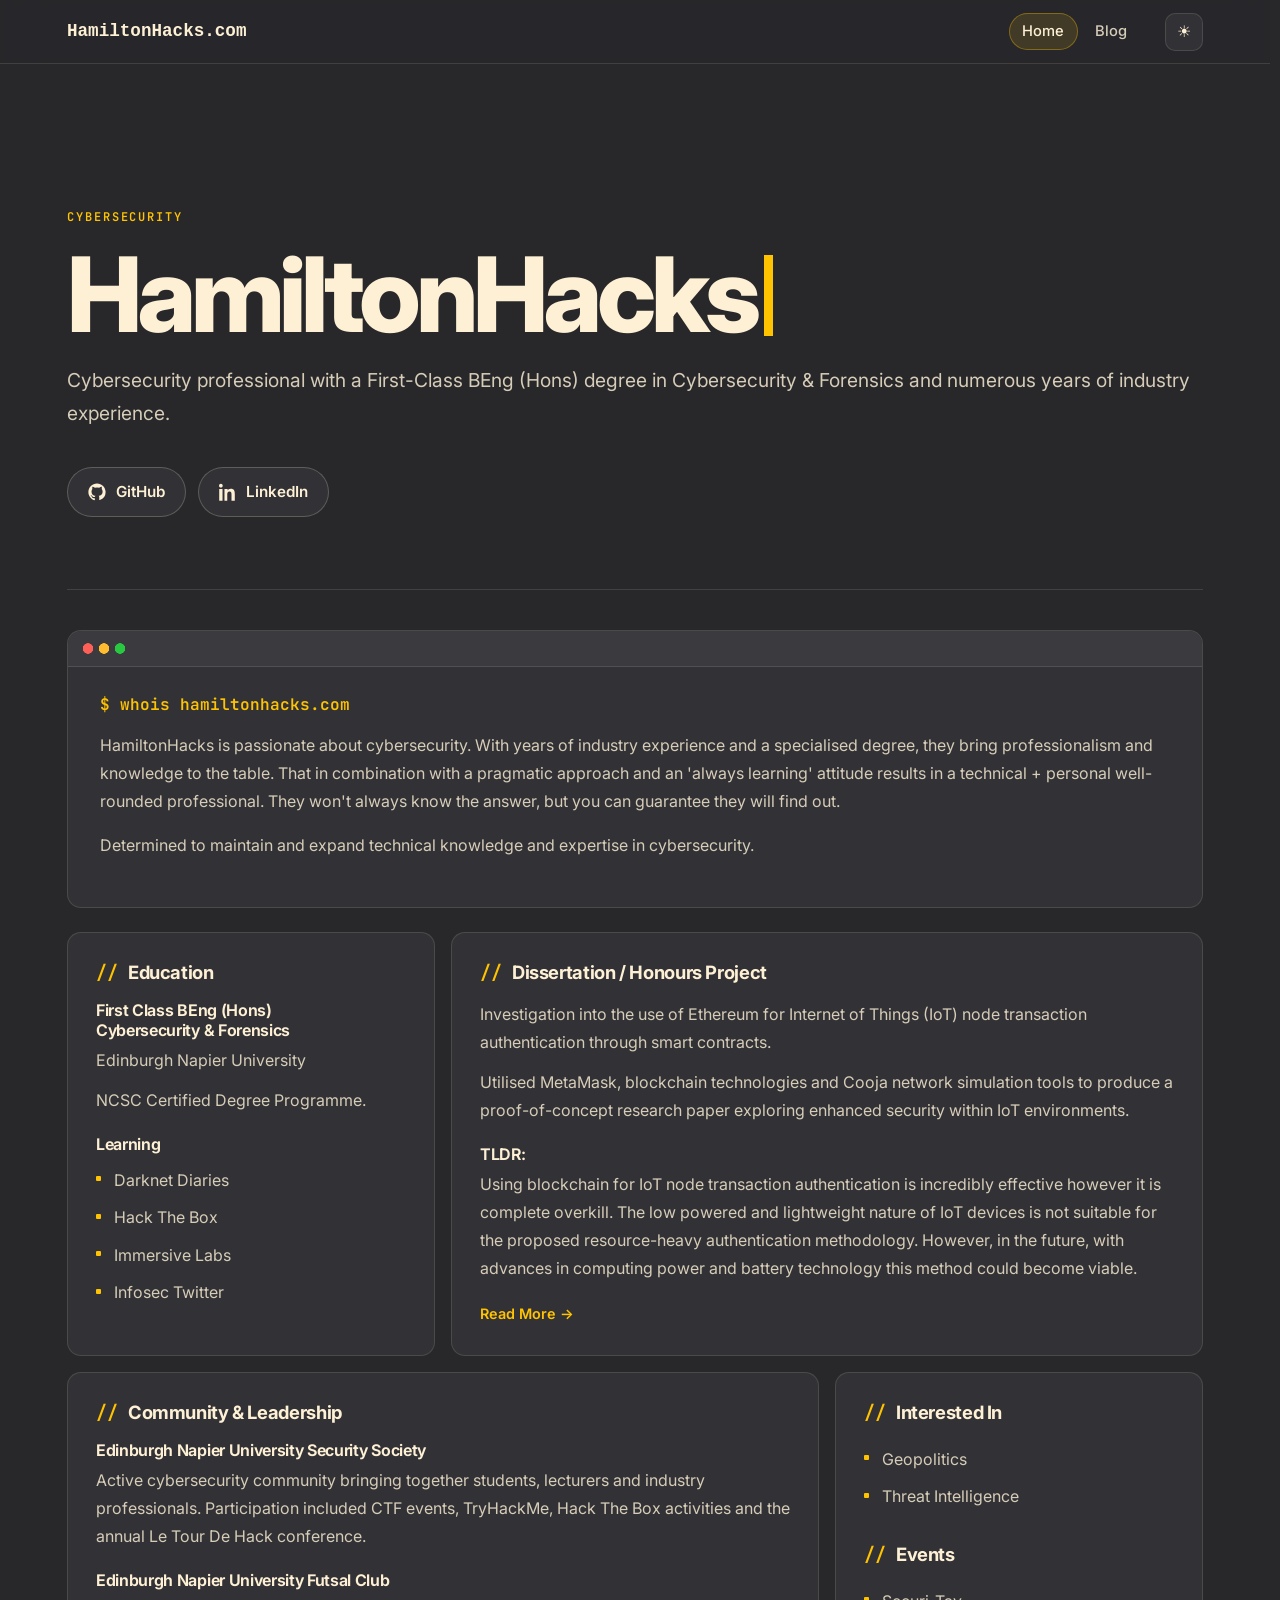
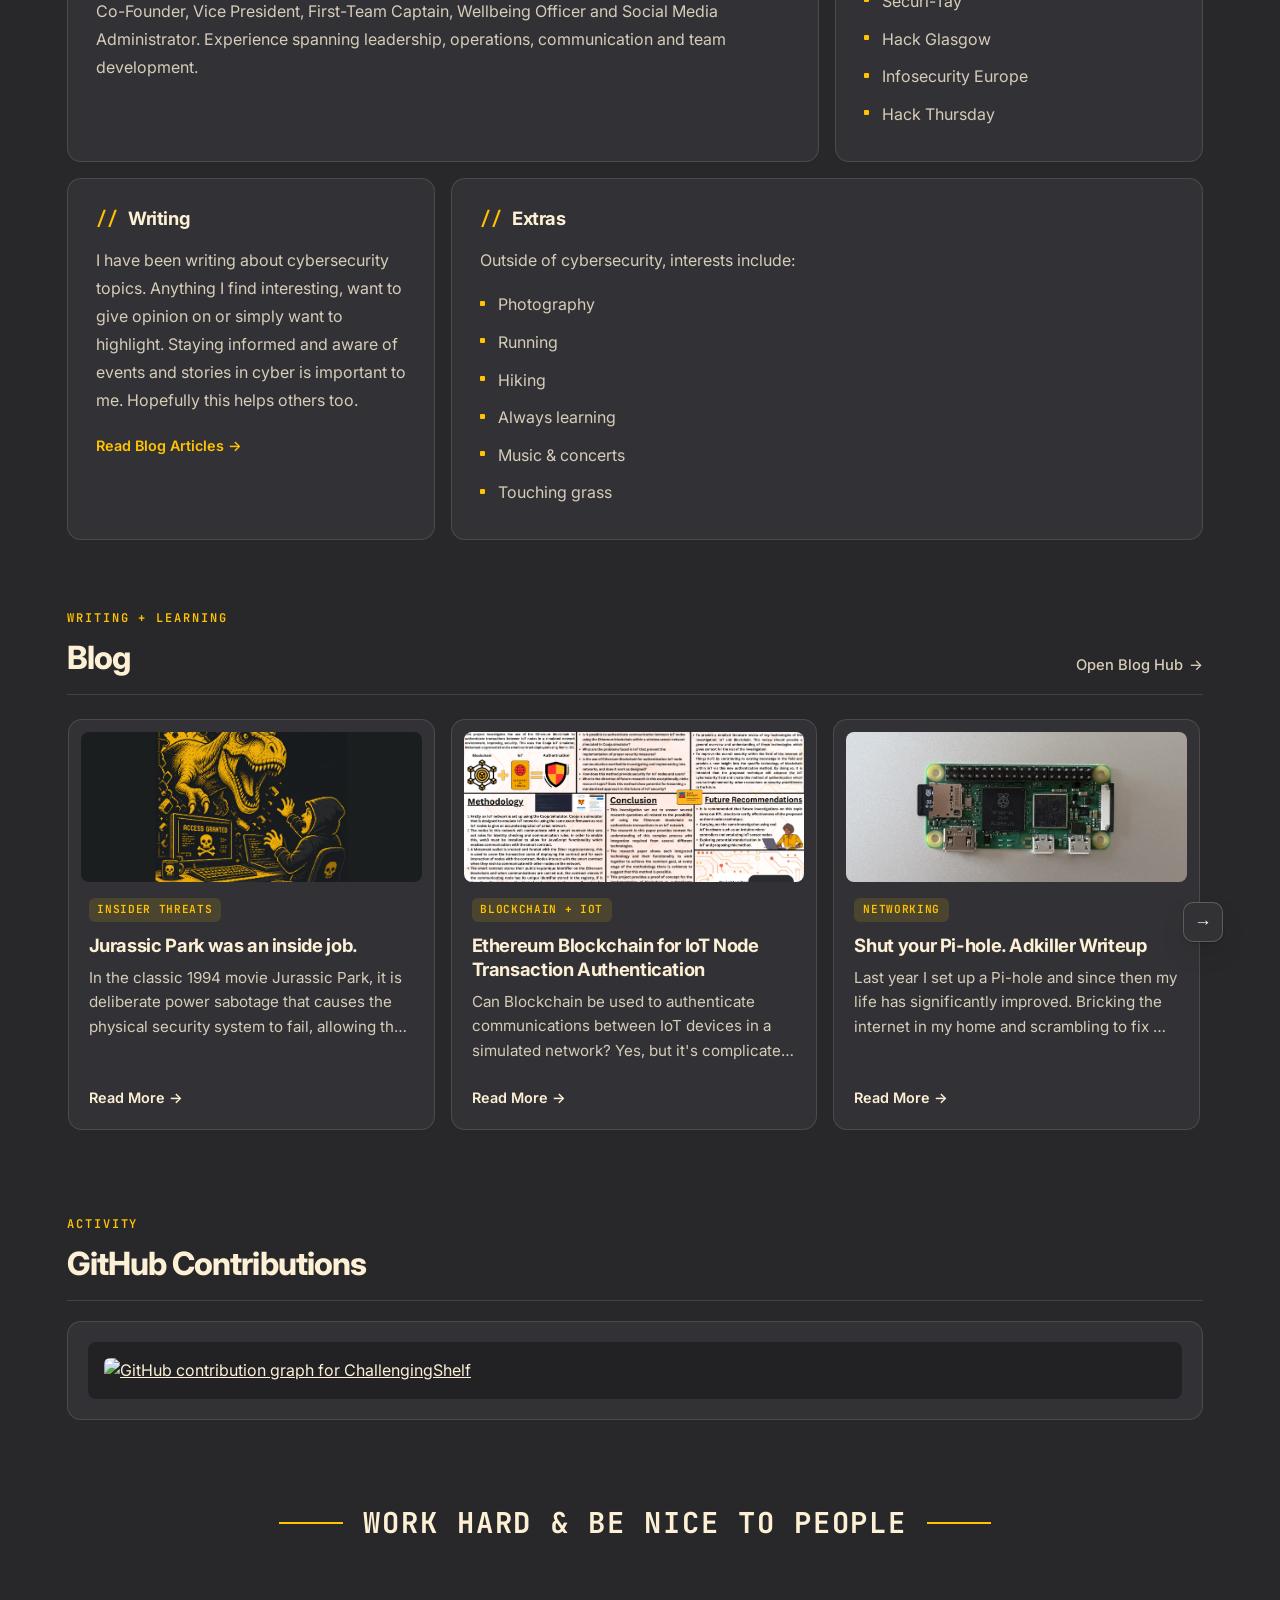
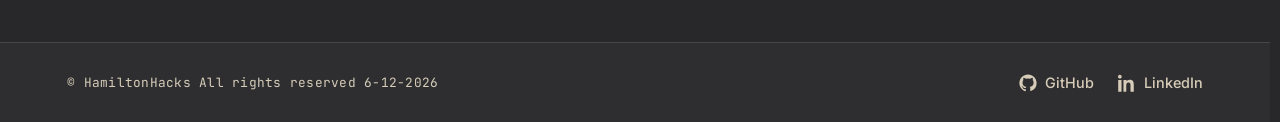
==== index.html @ 486a87a5 "Add files via upload" ====
<!--
                 uuuuuuu
             uu$$$$$$$$$$$uu
          uu$$$$$$$$$$$$$$$$$uu
         u$$$$$$$$$$$$$$$$$$$$$u
        u$$$$$$$$$$$$$$$$$$$$$$$u
       u$$$$$$$$$$$$$$$$$$$$$$$$$u
       u$$$$$$$$$$$$$$$$$$$$$$$$$u
       u$$$$$$"   "$$$"   "$$$$$$u
       "$$$$"      u$u       $$$$"
        $$$u       u$u       u$$$
        $$$u      u$$$u      u$$$
         "$$$$uu$$$   $$$uu$$$$"
          "$$$$$$$"   "$$$$$$$"
            u$$$$$$$u$$$$$$$u
             u$"$"$"$"$"$"$u
  uuu        $$u$ $ $ $ $u$$       uuu
 u$$$$        $$$$$u$u$u$$$       u$$$$
  $$$$$uu      "$$$$$$$$$"     uu$$$$$$
u$$$$$$$$$$$uu    """""    uuuu$$$$$$$$$$
$$$$"""$$$$$$$$$$uuu   uu$$$$$$$$$"""$$$"
 """      ""$$$$$$$$$$$uu ""$"""
           uuuu ""$$$$$$$$$$uuu
  u$$$uuu$$$$$$$$$uu ""$$$$$$$$$$$uuu$$$
  $$$$$$$$$$""""           ""$$$$$$$$$$$"
   "$$$$$"                      ""$$$$""
     $$$"                         $$$$"

██╗    ██╗███████╗██╗      ██████╗ ██████╗ ███╗   ███╗███████╗
██║    ██║██╔════╝██║     ██╔════╝██╔═══██╗████╗ ████║██╔════╝
██║ █╗ ██║█████╗  ██║     ██║     ██║   ██║██╔████╔██║█████╗  
██║███╗██║██╔══╝  ██║     ██║     ██║   ██║██║╚██╔╝██║██╔══╝  
╚███╔███╔╝███████╗███████╗╚██████╗╚██████╔╝██║ ╚═╝ ██║███████╗
 ╚══╝╚══╝ ╚══════╝╚══════╝ ╚═════╝ ╚═════╝ ╚═╝     ╚═╝╚══════╝
-->


<!DOCTYPE html>
<html lang="en-GB">
<head>
    <meta charset="UTF-8">
    <meta name="viewport" content="width=device-width, initial-scale=1.0">
    <meta name="description" content="HamiltonHacks Cybersecurity">
    <meta name="theme-color" content="#28282B">
    <title>HamiltonHacks | Cyber</title>
    <link rel="icon" type="image/png" href="favicon.png">
    <link rel="apple-touch-icon" sizes="180x180" href="/apple-touch-icon.png">
    <meta name="apple-mobile-web-app-title" content="HamiltonHacks">
    <link rel="preconnect" href="https://fonts.googleapis.com">
    <link rel="preconnect" href="https://fonts.gstatic.com" crossorigin>
    <link rel="stylesheet" href="https://fonts.googleapis.com/css2?family=Inter:wght@400..800&family=JetBrains+Mono:wght@400..800&family=Source+Serif+4:ital,opsz,wght@0,8..60,400..700;1,8..60,400&display=swap">
    <link rel="stylesheet" href="style.css">
</head>
<body>
    <header class="site-header">
        <div class="site-header-inner">
            <a class="brand" href="/">HamiltonHacks.com</a>
            <nav class="site-nav" aria-label="Primary">
                <a href="/" aria-current="page">Home</a>
                <a href="/blog">Blog</a>
            </nav>
            <button
                class="theme-toggle"
                id="themeToggle"
                type="button"
                aria-label="Toggle theme"
                aria-pressed="false"
                title="Toggle theme">
                ☀
            </button>
        </div>
    </header>

    <main class="container">
        <section class="hero">
            <p class="eyebrow">Cybersecurity</p>

            <h1 class="hero-title">HamiltonHacks</h1>

            <p class="hero-description">
                Cybersecurity professional with a First-Class BEng (Hons) degree in Cybersecurity &amp; Forensics and numerous years of industry experience.
            </p>

            <div class="hero-actions">
                <a
                    href="https://github.com/ChallengingShelf"
                    target="_blank"
                    rel="noopener noreferrer"
                    class="social-link">
                    <svg viewBox="0 0 24 24" aria-hidden="true">
                        <path fill="currentColor" d="M12 .5C5.65.5.5 5.65.5 12c0 5.09 3.29 9.41 7.86 10.94.57.1.78-.25.78-.55v-2.14c-3.2.69-3.88-1.54-3.88-1.54-.52-1.33-1.28-1.68-1.28-1.68-1.05-.72.08-.71.08-.71 1.16.08 1.78 1.2 1.78 1.2 1.04 1.76 2.71 1.25 3.37.96.1-.75.41-1.25.74-1.54-2.55-.29-5.24-1.27-5.24-5.68 0-1.26.45-2.3 1.19-3.11-.12-.29-.52-1.47.11-3.06 0 0 .97-.31 3.18 1.19a10.96 10.96 0 0 1 5.79 0c2.2-1.5 3.17-1.19 3.17-1.19.64 1.59.24 2.77.12 3.06.74.81 1.18 1.85 1.18 3.11 0 4.42-2.69 5.39-5.25 5.67.42.36.79 1.06.79 2.14v3.17c0 .31.2.66.79.55A11.51 11.51 0 0 0 23.5 12C23.5 5.65 18.35.5 12 .5Z"/>
                    </svg>
                    GitHub
                </a>

                <a
                    href="https://www.linkedin.com/in/daniel-hamilton-cyber"
                    target="_blank"
                    rel="noopener noreferrer"
                    class="social-link">
                    <svg viewBox="0 0 24 24" aria-hidden="true">
                        <path fill="currentColor" d="M4.98 3.5C4.98 4.88 3.86 6 2.49 6S0 4.88 0 3.5 1.12 1 2.49 1s2.49 1.12 2.49 2.5ZM.29 8h4.4v15.5H.29V8Zm7.01 0h4.22v2.12h.06c.59-1.12 2.03-2.3 4.18-2.3 4.47 0 5.3 2.94 5.3 6.77v8.91h-4.39v-7.9c0-1.89-.03-4.32-2.63-4.32-2.63 0-3.03 2.05-3.03 4.18v8.04H7.3V8Z"/>
                    </svg>
                    LinkedIn
                </a>
            </div>
        </section>

        <section class="about-section">
            <h2>$ whois hamiltonhacks.com</h2>
            <p>
                HamiltonHacks is passionate about cybersecurity. With years of industry experience and a specialised degree, they bring professionalism and knowledge to the table. That in combination with a pragmatic approach and an 'always learning' attitude results in a technical + personal well-rounded professional. They won't always know the answer, but you can guarantee they will find out.
            </p>

            <p>
                Determined to maintain and expand technical knowledge and expertise in cybersecurity.
            </p>
        </section>

        <section class="content-grid">
            <article class="card">
                <h2>Education</h2>
                <h3>
                    First Class BEng (Hons)<br>
                    Cybersecurity &amp; Forensics
                </h3>
                <p>Edinburgh Napier University</p>
                <p>NCSC Certified Degree Programme.</p>
                <h3>Learning</h3>
                <ul>
                    <li>Darknet Diaries</li>
                    <li>Hack The Box</li>
                    <li>Immersive Labs</li>
                    <li>Infosec Twitter</li>
                </ul>
            </article>

            <article class="card card-wide">
                <h2>Dissertation / Honours Project</h2>
                <p>
                    Investigation into the use of Ethereum for Internet of
                    Things (IoT) node transaction authentication through smart
                    contracts.
                </p>
                <p>
                    Utilised MetaMask, blockchain technologies and Cooja
                    network simulation tools to produce a proof-of-concept
                    research paper exploring enhanced security within IoT
                    environments.
                </p>
                <h3>TLDR:</h3>
                <p>Using blockchain for IoT node transaction authentication is incredibly effective however it is complete overkill. 
                    The low powered and lightweight nature of IoT devices is not suitable for the proposed resource-heavy authentication methodology. 
                    However, in the future, with advances in computing power and battery technology this method could become viable.
                </p>
                <a href="/IoTBlockchain" class="blog-card-link" target="_blank" rel="noopener noreferrer">Read More</a>
            </article>

            <article class="card card-wide">
                <h2>Community &amp; Leadership</h2>
                <h3>Edinburgh Napier University Security Society</h3>
                <p>
                    Active cybersecurity community bringing together students,
                    lecturers and industry professionals. Participation included
                    CTF events, TryHackMe, Hack The Box activities and
                    the annual Le Tour De Hack conference.
                </p>
                <h3>Edinburgh Napier University Futsal Club</h3>
                <p>
                    Co-Founder, Vice President, First-Team Captain, Wellbeing
                    Officer and Social Media Administrator. Experience spanning
                    leadership, operations, communication and team development.
                </p>
            </article>

            <article class="card">
                <h2>Interested In</h2>
                <ul>
                    <li>Geopolitics</li>
                    <li>Threat Intelligence</li>
                </ul>
                <h2>Events</h2>
                <ul>
                    <li>Securi-Tay</li>
                    <li>Hack Glasgow</li>
                    <li>Infosecurity Europe</li>
                    <li>Hack Thursday</li>
                </ul>
            </article>

            <article class="card">
                <h2>Writing</h2>
                <p>I have been writing about cybersecurity topics. Anything I find interesting, want to give opinion on or simply want to highlight. Staying informed and aware of 
                    events and stories in cyber is important to me. Hopefully this helps others too.</p>
                <a href="/blog" class="blog-card-link" target="_blank" rel="noopener noreferrer">Read Blog Articles</a>
            </article>

            <article class="card">
                <h2>Extras</h2>
                <p>Outside of cybersecurity, interests include:</p>
                <ul>
                    <li>Photography</li>
                    <li>Running</li>
                    <li>Hiking</li>
                    <li>Always learning</li>
                    <li>Music &amp; concerts</li>
                    <li>Touching grass</li>
                </ul>
            </article>
        </section>

        <section class="blog-carousel-section" aria-labelledby="blog-carousel-title">
            <div class="section-heading-row">
                <div>
                    <p class="eyebrow">Writing + Learning</p>
                    <h2 id="blog-carousel-title">Blog</h2>
                </div>
                <a class="section-link" href="/blog">Open Blog Hub</a>
            </div>

            <div class="carousel-shell" data-carousel>
                <button class="carousel-control carousel-control-prev" type="button" data-carousel-prev aria-label="Previous blog posts">
                    <span aria-hidden="true">←</span>
                </button>

                <div class="blog-carousel" data-carousel-track tabindex="0" aria-label="Blog post carousel">
                    <a class="blog-card" href="/velocihacktor" target="_blank" rel="noopener noreferrer" aria-label="Read blog post: Jurassic Park was an inside job.">
                        <img class="blog-card-image" src="velocihacktor.png" alt="" loading="lazy">
                        <p class="blog-meta">Insider Threats</p>
                        <h3>Jurassic Park was an inside job.</h3>
                        <p>In the classic 1994 movie Jurassic Park, it is deliberate power sabotage that causes the physical security system to fail, 
                    allowing the genetically engineered dinosaurs to escape their enclosures and cause chaos around the island.</p>
                        <span class="blog-card-link" aria-hidden="true">Read More</span>
                    </a>

                    <a class="blog-card" href="/IoTBlockchain" target="_blank" rel="noopener noreferrer" aria-label="Read blog post: Ethereum Blockchain for IoT Network Transactions.">
                        <img class="blog-card-image" src="IoT.png" alt="" loading="lazy">
                        <p class="blog-meta">Blockchain + IoT</p>
                        <h3>Ethereum Blockchain for IoT Node Transaction Authentication</h3>
                        <p>Can Blockchain be used to authenticate communications between IoT devices in a simulated network? Yes, but it's complicated. The idea was straightforward: instead of relying on weak or absent security measures on low-powered IoT devices, use a smart contract on the Ethereum blockchain as a gatekeeper.</p>
                        <span class="blog-card-link" aria-hidden="true">Read More</span>
                    </a>

                    <a class="blog-card" href="/PiHole" target="_blank" rel="noopener noreferrer" aria-label="Read blog post: Shut your Pi-hole. Adkiller Writeup">
                        <img class="blog-card-image" src="pihole-top.jpg" alt="" loading="lazy">
                        <p class="blog-meta">Networking</p>
                        <h3>Shut your Pi-hole. Adkiller Writeup</h3>
                        <p>Last year I set up a Pi-hole and since then my life has significantly improved. Bricking the internet in my home and scrambling to fix my home network at 08:59 before starting work. No pain no gain.</p>
                        <span class="blog-card-link" aria-hidden="true">Read More</span>
                    </a>

                    <a class="blog-card" href="/" target="_blank" rel="noopener noreferrer" aria-label="Read blog post: Shark Att(h)ack">
                        <img class="blog-card-image" src="image.png" alt="" loading="lazy">
                        <p class="blog-meta">Infrastructure</p>
                        <h3>We're gonna need a bigger cable</h3>
                        <p>The internet is under the ocean. This article highlights the genuine problem of undersea cables getting eaten by sharks. Genuinely. Writing coming soon. </p>
                        <span class="blog-card-link" aria-hidden="true">Read More</span>
                    </a>

                    <a class="blog-card" href="/LavaLamps" target="_blank" rel="noopener noreferrer" aria-label="Read blog post: The internet is protected by lava lamps">
                        <img class="blog-card-image" src="lavalamps-waves.webp" alt="" loading="lazy">
                        <p class="blog-meta">Encryption</p>
                        <h3>The internet is protected by lava lamps</h3>
                        <p>A write-up on Cloudflare's obscure yet effective lava lamp wall encryption method, highlighting strength in randomisation.</p>
                        <span class="blog-card-link" aria-hidden="true">Read More</span>
                    </a>
                </div>

                <button class="carousel-control carousel-control-next" type="button" data-carousel-next aria-label="Next blog posts">
                    <span aria-hidden="true">→</span>
                </button>
            </div>
        </section>

        <section class="github-section" aria-labelledby="github-title">
            <div class="section-heading-row">
                <div>
                    <p class="eyebrow">Activity</p>
                    <h2 id="github-title">GitHub Contributions</h2>
                </div>
            </div>

            <div class="github-chart-container">
                <a href="https://youtu.be/dQw4w9WgXcQ?si=VPleYVrOVwNN6YsC" target="_blank" rel="noopener noreferrer">
                    <img
                        src="https://ghchart.rshah.org/2ea043/ChallengingShelf"
                        alt="GitHub contribution graph for ChallengingShelf"
                        class="github-chart"
                        loading="lazy">
                </a>
            </div>
        </section>

        <section class="motto-section">
            <blockquote>WORK HARD &amp; BE NICE TO PEOPLE</blockquote>
        </section>
    </main>

    <footer class="site-footer">
        <p class="footer-date">© HamiltonHacks All rights reserved <span data-today-date></span></p>
        <div class="footer-links">
            <a
                href="https://github.com/ChallengingShelf"
                target="_blank"
                rel="noopener noreferrer"
                class="footer-link">
                <svg viewBox="0 0 24 24" aria-hidden="true">
                    <path fill="currentColor" d="M12 .5C5.65.5.5 5.65.5 12c0 5.09 3.29 9.41 7.86 10.94.57.1.78-.25.78-.55v-2.14c-3.2.69-3.88-1.54-3.88-1.54-.52-1.33-1.28-1.68-1.28-1.68-1.05-.72.08-.71.08-.71 1.16.08 1.78 1.2 1.78 1.2 1.04 1.76 2.71 1.25 3.37.96.1-.75.41-1.25.74-1.54-2.55-.29-5.24-1.27-5.24-5.68 0-1.26.45-2.3 1.19-3.11-.12-.29-.52-1.47.11-3.06 0 0 .97-.31 3.18 1.19a10.96 10.96 0 0 1 5.79 0c2.2-1.5 3.17-1.19 3.17-1.19.64 1.59.24 2.77.12 3.06.74.81 1.18 1.85 1.18 3.11 0 4.42-2.69 5.39-5.25 5.67.42.36.79 1.06.79 2.14v3.17c0 .31.2.66.79.55A11.51 11.51 0 0 0 23.5 12C23.5 5.65 18.35.5 12 .5Z"/>
                </svg>
                GitHub
            </a>

            <a
                href="https://www.linkedin.com/in/daniel-hamilton-cyber"
                target="_blank"
                rel="noopener noreferrer"
                class="footer-link">
                <svg viewBox="0 0 24 24" aria-hidden="true">
                    <path fill="currentColor" d="M4.98 3.5C4.98 4.88 3.86 6 2.49 6S0 4.88 0 3.5 1.12 1 2.49 1s2.49 1.12 2.49 2.5ZM.29 8h4.4v15.5H.29V8Zm7.01 0h4.22v2.12h.06c.59-1.12 2.03-2.3 4.18-2.3 4.47 0 5.3 2.94 5.3 6.77v8.91h-4.39v-7.9c0-1.89-.03-4.32-2.63-4.32-2.63 0-3.03 2.05-3.03 4.18v8.04H7.3V8Z"/>
                </svg>
                LinkedIn
            </a>
        </div>
    </footer>

    <script src="script.js" defer></script>
</body>

<!--
██╗      ██████╗  ██████╗ ██╗  ██╗██╗███╗   ██╗ ██████╗     ██████╗ 
██║     ██╔═══██╗██╔═══██╗██║ ██╔╝██║████╗  ██║██╔════╝     ╚════██╗
██║     ██║   ██║██║   ██║█████╔╝ ██║██╔██╗ ██║██║  ███╗      ▄███╔╝
██║     ██║   ██║██║   ██║██╔═██╗ ██║██║╚██╗██║██║   ██║      ▀▀══╝ 
███████╗╚██████╔╝╚██████╔╝██║  ██╗██║██║ ╚████║╚██████╔╝      ██╗   
╚══════╝ ╚═════╝  ╚═════╝ ╚═╝  ╚═╝╚═╝╚═╝  ╚═══╝ ╚═════╝       ╚═╝   
-->
</html>
---- style.css ----
/* ==========================================================================
   Design tokens
   ========================================================================== */
:root {
    --background: #28282b;
    --surface: #323236;
    --surface-hover: #3a3a3f;
    --text: #fdf0d5;
    --muted: #d6ccb8;
    --border: rgba(253, 240, 213, 0.12);
    --border-strong: rgba(253, 240, 213, 0.22);
    --shadow: 0 1px 2px rgba(0, 0, 0, 0.2), 0 12px 32px -12px rgba(0, 0, 0, 0.45);
    --accent: #ffc300;
    --accent-contrast: #28282b;
    --accent-soft: rgba(255, 195, 0, 0.12);
    --github-section-bg: #323236;
    --github-graph-bg: #222225;

    --font-sans: "Inter", system-ui, -apple-system, BlinkMacSystemFont, "Segoe UI", sans-serif;
    --font-serif: "Source Serif 4", Charter, "Iowan Old Style", Georgia, serif;
    --font-mono: "JetBrains Mono", ui-monospace, "SFMono-Regular", Consolas, monospace;

    --radius: 14px;
    --radius-sm: 8px;
    --container: 1200px;
    --reading: 720px;
    --header-height: 64px;
    --blog-card-image-height: 150px;
    --blog-hero-image-height: clamp(220px, 34vw, 400px);
    --blog-image-aspect-ratio: 16 / 9;
    color-scheme: dark;
}

[data-theme="light"] {
    --background: #f8f9fb;
    --surface: #ffffff;
    --surface-hover: #f3f4f7;
    --text: #1e1f23;
    --muted: #555;
    --border: rgba(0, 0, 0, 0.08);
    --border-strong: rgba(0, 0, 0, 0.16);
    --shadow: 0 1px 2px rgba(31, 35, 40, 0.06), 0 12px 32px -12px rgba(31, 35, 40, 0.16);
    --accent: #ffc300;
    --accent-contrast: #28282b;
    --accent-soft: rgba(255, 195, 0, 0.12);
    --github-section-bg: #f3f4f7;
    --github-graph-bg: #ffffff;
    color-scheme: light;
}

/* ==========================================================================
   Base
   ========================================================================== */
*,
*::before,
*::after {
    box-sizing: border-box;
}

html {
    scroll-behavior: smooth;
    scroll-padding-top: calc(var(--header-height) + 1rem);
    scrollbar-gutter: stable;
    scrollbar-color: #ffc300 transparent;
    scrollbar-width: thin;
}

body {
    margin: 0;
    min-height: 100vh;
    display: flex;
    flex-direction: column;
    font-family: var(--font-sans);
    font-size: 1rem;
    line-height: 1.6;
    background: var(--background);
    color: var(--text);
    -webkit-font-smoothing: antialiased;
    text-rendering: optimizeLegibility;
    transition: background 0.25s ease, color 0.25s ease;
    overflow-x: hidden;
}

main {
    flex: 1;
}

img {
    max-width: 100%;
    height: auto;
}

h1,
h2,
h3,
h4,
h5 {
    font-family: var(--font-sans);
    letter-spacing: -0.02em;
    line-height: 1.25;
}

a {
    color: inherit;
}

button,
a {
    -webkit-tap-highlight-color: transparent;
}

:focus-visible {
    outline: 2px solid var(--accent);
    outline-offset: 3px;
    border-radius: 4px;
}

::selection {
    color: #28282b;
    background: #ffc300;
}

.container {
    width: 100%;
    max-width: var(--container);
    margin: 0 auto;
    padding: 2rem;
}

/* ==========================================================================
   Site header (sticky top bar)
   ========================================================================== */
.site-header {
    position: sticky;
    top: 0;
    z-index: 100;
    height: var(--header-height);
    border-bottom: 1px solid var(--border);
    background: var(--background);
    background: color-mix(in srgb, var(--background) 82%, transparent);
    backdrop-filter: saturate(160%) blur(16px);
    -webkit-backdrop-filter: saturate(160%) blur(16px);
}

.site-header-inner {
    height: 100%;
    max-width: var(--container);
    margin: 0 auto;
    padding: 0 2rem;
    display: flex;
    align-items: center;
    gap: 1.5rem;
}

.brand {
    margin-right: auto;
    color: var(--text);
    text-decoration: none;
    font-family: "Courier New", Courier, var(--font-mono);
    font-size: 1.1rem;
    font-weight: 700;
    letter-spacing: 0;
    white-space: nowrap;
    transition: color 0.2s ease;
}

.brand:hover {
    color: var(--accent);
}

.site-nav {
    display: flex;
    align-items: center;
    gap: 0.25rem;
}

.site-nav a {
    padding: 0.45rem 0.85rem;
    border-radius: 999px;
    color: var(--muted);
    font-size: 0.92rem;
    font-weight: 500;
    text-decoration: none;
    transition: color 0.2s ease, background 0.2s ease;
}

.site-nav a:hover {
    color: var(--text);
    background: var(--surface);
}

.site-nav a[aria-current="page"] {
    color: var(--text);
    background: var(--accent-soft);
    box-shadow: inset 0 0 0 1px color-mix(in srgb, var(--accent) 35%, transparent);
}

.theme-toggle {
    display: grid;
    place-items: center;
    width: 38px;
    height: 38px;
    padding: 0;
    border: 1px solid var(--border);
    border-radius: 10px;
    background: var(--surface);
    color: var(--text);
    font-size: 1rem;
    cursor: pointer;
    transition: border-color 0.2s ease, background 0.2s ease;
}

.theme-toggle:hover {
    border-color: var(--accent);
    background: var(--surface-hover);
}

/* ==========================================================================
   Shared type helpers
   ========================================================================== */
.eyebrow {
    display: inline-flex;
    align-items: center;
    gap: 0.6rem;
    margin: 0;
    color: var(--accent);
    font-family: var(--font-mono);
    font-size: 0.75rem;
    font-weight: 600;
    letter-spacing: 0.16em;
    text-transform: uppercase;
}

/* ==========================================================================
   Home: hero
   ========================================================================== */
.hero {
    display: flex;
    flex-direction: column;
    justify-content: center;
    padding: clamp(3.5rem, 9vw, 7rem) 0 clamp(2.5rem, 6vw, 4.5rem);
    margin-bottom: 2.5rem;
    border-bottom: 1px solid var(--border);
}

.hero-title {
    margin: 1.1rem 0 1.25rem;
    font-size: clamp(3rem, 9vw, 6.5rem);
    font-weight: 800;
    line-height: 0.95;
    letter-spacing: -0.05em;
}

.hero-title::after {
    content: "";
    display: inline-block;
    width: 0.09em;
    height: 0.78em;
    margin-left: 0.08em;
    background: var(--accent);
    vertical-align: -0.04em;
    animation: caret 1.1s steps(1) infinite;
}

@keyframes caret {
    50% { opacity: 0; }
}

.hero-description {
    margin: 0;
    color: var(--muted);
    font-size: clamp(1.05rem, 1.6vw, 1.2rem);
    line-height: 1.75;
}

.hero-actions,
.footer-links {
    display: flex;
    flex-wrap: wrap;
    gap: 0.75rem;
}

.hero-actions {
    margin-top: 2.25rem;
}

.social-link,
.footer-link,
.section-link,
.blog-card-link,
.blog-back-link {
    color: var(--text);
    text-decoration: none;
}

.social-link {
    display: inline-flex;
    align-items: center;
    gap: 0.6rem;
    padding: 0.75rem 1.25rem;
    border: 1px solid var(--border-strong);
    border-radius: 999px;
    background: var(--surface);
    font-size: 0.95rem;
    font-weight: 600;
    transition: transform 0.2s ease, background 0.2s ease, border-color 0.2s ease;
}

.social-link:hover {
    transform: translateY(-1px);
    border-color: var(--accent);
}

.social-link svg,
.footer-link svg {
    width: 18px;
    height: 18px;
}

/* ==========================================================================
   Home: about (terminal window) + bento grid
   ========================================================================== */
.about-section,
.card,
.blog-card,
.github-chart-container {
    background: var(--surface);
    border: 1px solid var(--border);
    border-radius: var(--radius);
}

.about-section {
    position: relative;
    margin-bottom: 1.5rem;
    padding: 3.25rem 2rem 2rem;
    overflow: hidden;
}

.about-section::before {
    content: "";
    position: absolute;
    inset: 0 0 auto;
    height: 2.25rem;
    border-bottom: 1px solid var(--border);
    background:
        radial-gradient(circle at 1.25rem 50%, #ff5f57 0 5px, transparent 5.5px),
        radial-gradient(circle at 2.25rem 50%, #febc2e 0 5px, transparent 5.5px),
        radial-gradient(circle at 3.25rem 50%, #28c840 0 5px, transparent 5.5px),
        var(--surface-hover);
}

.about-section h2 {
    margin: 0.75rem 0 1rem;
    color: var(--accent);
    font-family: var(--font-mono);
    font-size: 1rem;
    font-weight: 600;
    letter-spacing: 0;
}

.about-section p,
.card p,
.card li,
.blog-card p {
    color: var(--muted);
    line-height: 1.75;
}

.content-grid {
    display: grid;
    gap: 1rem;
    grid-template-columns: repeat(3, minmax(0, 1fr));
}

.card {
    padding: 1.75rem;
    transition: border-color 0.2s ease, transform 0.2s ease, box-shadow 0.2s ease;
}

.card:hover {
    border-color: var(--border-strong);
    box-shadow: var(--shadow);
}

.card-wide {
    grid-column: span 2;
}

.content-grid > .card:last-child:nth-child(3n) {
    grid-column: span 2;
}

.card h2 {
    margin: 0 0 1rem;
    font-size: 1.15rem;
    font-weight: 700;
}

.card h2::before {
    content: "// ";
    color: var(--accent);
    font-family: var(--font-mono);
    font-weight: 600;
}

.card h2:not(:first-child) {
    margin-top: 1.75rem;
}

.card h3 {
    margin: 1.25rem 0 0.4rem;
    font-size: 1rem;
    font-weight: 650;
}

.card h2 + h3 {
    margin-top: 0;
}

.card p {
    margin: 0 0 0.75rem;
}

.card ul {
    margin: 0.25rem 0 0;
    padding: 0;
    list-style: none;
}

.card li {
    position: relative;
    padding: 0.3rem 0 0.3rem 1.1rem;
}

.card li::before {
    content: "";
    position: absolute;
    left: 0;
    top: 0.95em;
    width: 5px;
    height: 5px;
    border-radius: 1px;
    background: var(--accent);
}

/* ==========================================================================
   Section headings + links
   ========================================================================== */
.section-heading-row {
    display: flex;
    justify-content: space-between;
    align-items: end;
    gap: 1rem;
    margin-bottom: 1.25rem;
    padding-bottom: 1rem;
    border-bottom: 1px solid var(--border);
}

.section-heading-row h2 {
    margin: 0.5rem 0 0;
    font-size: clamp(1.5rem, 3vw, 2rem);
    font-weight: 750;
    letter-spacing: -0.03em;
}

.section-link,
.blog-back-link {
    display: inline-flex;
    align-items: center;
    gap: 0.4rem;
    color: var(--muted);
    font-size: 0.92rem;
    font-weight: 500;
    transition: color 0.2s ease;
}

.section-heading-row .section-link::after {
    content: "→";
    transition: transform 0.2s ease;
}

.section-heading-row .section-link:hover::after {
    transform: translateX(3px);
}

.section-link:hover,
.blog-back-link:hover,
.blog-card-link:hover {
    color: var(--accent);
}

.blog-post-content .section-link {
    display: inline;
    color: var(--text);
    font-size: inherit;
    text-decoration: underline;
    text-decoration-color: var(--accent);
    text-decoration-thickness: 2px;
    text-underline-offset: 3px;
}

.blog-carousel-section,
.github-section {
    margin: 4rem 0;
}

/* ==========================================================================
   Blog cards (carousel)
   ========================================================================== */
.carousel-shell {
    position: relative;
}

.blog-carousel {
    display: grid;
    grid-auto-flow: column;
    grid-auto-columns: calc((100% - 2rem) / 3);
    gap: 1rem;
    overflow-x: auto;
    scroll-snap-type: x mandatory;
    scroll-behavior: smooth;
    scrollbar-width: none;
    padding: 0.25rem 0.1rem 1rem;
}

.blog-carousel::-webkit-scrollbar {
    display: none;
}

.blog-card {
    scroll-snap-align: start;
    display: flex;
    flex-direction: column;
    padding: 0.75rem 0.75rem 1.25rem;
    color: inherit;
    text-decoration: none;
    overflow-wrap: anywhere;
    transition: transform 0.2s ease, border-color 0.2s ease, box-shadow 0.2s ease;
}

.blog-card:hover {
    transform: translateY(-3px);
    border-color: color-mix(in srgb, var(--accent) 45%, transparent);
    box-shadow: var(--shadow);
}

.blog-card-image {
    display: block;
    width: 100%;
    height: var(--blog-card-image-height);
    aspect-ratio: var(--blog-image-aspect-ratio);
    margin-bottom: 1rem;
    border-radius: var(--radius-sm);
    object-fit: cover;
    background: var(--surface-hover);
}

.blog-card > :not(.blog-card-image) {
    margin-left: 0.5rem;
    margin-right: 0.5rem;
}

.blog-meta {
    align-self: flex-start;
    margin: 0 0 0.75rem;
    padding: 0.2rem 0.55rem;
    border-radius: 6px;
    background: var(--accent-soft);
    color: var(--accent) !important;
    font-family: var(--font-mono);
    font-size: 0.7rem !important;
    font-weight: 600;
    line-height: 1.6 !important;
    letter-spacing: 0.06em;
    text-transform: uppercase;
}

.blog-card h3 {
    margin-top: 0;
    margin-bottom: 0.5rem;
    font-size: 1.15rem;
    font-weight: 700;
    line-height: 1.3;
    transition: color 0.2s ease;
}

.blog-card:hover h3 {
    color: var(--accent);
}

.blog-card p:not(.blog-meta) {
    display: -webkit-box;
    -webkit-box-orient: vertical;
    -webkit-line-clamp: 3;
    line-clamp: 3;
    overflow: hidden;
    margin-top: 0;
    font-size: 0.95rem;
    line-height: 1.6;
}

.blog-card-link {
    margin-top: auto;
    padding-top: 0.5rem;
    font-size: 0.9rem;
    font-weight: 600;
}

.blog-card-link::after {
    content: " →";
}

.card .blog-card-link {
    display: inline-block;
    color: var(--accent);
}

.carousel-control {
    position: absolute;
    top: calc(50% - 0.5rem);
    z-index: 3;
    display: grid;
    place-items: center;
    width: 40px;
    height: 40px;
    padding: 0;
    border: 1px solid var(--border-strong);
    border-radius: 10px;
    background: var(--surface);
    color: var(--text);
    box-shadow: var(--shadow);
    cursor: pointer;
    transform: translateY(-50%);
    transition: background 0.2s ease, color 0.2s ease, opacity 0.2s ease;
}

.carousel-control:hover {
    background: var(--accent);
    border-color: var(--accent);
    color: var(--accent-contrast);
}

.carousel-control:disabled {
    cursor: not-allowed;
    opacity: 0;
    pointer-events: none;
}

.carousel-control-prev {
    left: -1.25rem;
}

.carousel-control-next {
    right: -1.25rem;
}

.carousel-control span {
    font-size: 1.1rem;
    line-height: 1;
}

/* ==========================================================================
   Blog hub list (Medium-style story rows)
   ========================================================================== */
.blog-grid {
    max-width: 920px;
    margin: 4rem auto;
}

.blog-grid .section-heading-row {
    margin-bottom: 0;
}

.blog-grid-cards {
    display: flex;
    flex-direction: column;
}

.blog-grid .blog-card {
    display: grid;
    grid-template-columns: minmax(0, 1fr) 220px;
    grid-template-rows: auto auto 1fr auto;
    grid-template-areas:
        "meta  img"
        "title img"
        "text  img"
        "link  img";
    column-gap: 2.5rem;
    padding: 1.75rem 0;
    border: 0;
    border-bottom: 1px solid var(--border);
    border-radius: 0;
    background: transparent;
}

.blog-grid .blog-card:hover {
    transform: none;
    box-shadow: none;
}

.blog-grid .blog-card > * {
    margin-left: 0;
    margin-right: 0;
}

.blog-grid .blog-card-image {
    grid-area: img;
    align-self: center;
    height: 140px;
    margin: 0;
}

.blog-grid .blog-meta { grid-area: meta; justify-self: start; }
.blog-grid .blog-card h3 { grid-area: title; font-size: 1.35rem; letter-spacing: -0.02em; }
.blog-grid .blog-card p:not(.blog-meta) { grid-area: text; -webkit-line-clamp: 2; line-clamp: 2; }
.blog-grid .blog-card-link { grid-area: link; color: var(--muted); }

/* ==========================================================================
   GitHub chart
   ========================================================================== */
.github-chart-container {
    padding: 1.25rem;
    overflow-x: auto;
    background: var(--github-section-bg);
}

.github-chart-container a {
    display: block;
    min-width: 720px;
    padding: 1rem;
    border-radius: var(--radius-sm);
    background: var(--github-graph-bg);
}

.github-chart {
    display: block;
    width: 100%;
    max-width: none;
    height: auto;
    border-radius: 6px;
    background: var(--github-graph-bg);
}

/* ==========================================================================
   Motto
   ========================================================================== */
blockquote {
    margin: 0;
    padding-left: 1rem;
    border-left: 3px solid currentColor;
    font-size: 1.2rem;
    font-weight: 600;
}

.motto-section {
    max-width: 900px;
    margin: 5rem auto 4rem;
    text-align: center;
}

.motto-section blockquote {
    display: inline-flex;
    align-items: center;
    gap: 1.25rem;
    padding: 0;
    border: none;
    font-family: var(--font-mono);
    font-size: clamp(1.1rem, 3.2vw, 1.8rem);
    font-weight: 700;
    letter-spacing: 0.06em;
}

.motto-section blockquote::before,
.motto-section blockquote::after {
    content: "";
    width: clamp(1.5rem, 6vw, 4rem);
    height: 2px;
    background: var(--accent);
}

/* ==========================================================================
   Footer
   ========================================================================== */
.site-footer {
    border-top: 1px solid var(--border);
    background: var(--surface);
    background: color-mix(in srgb, var(--surface) 55%, var(--background));
    display: flex;
    flex-wrap: wrap;
    justify-content: space-between;
    align-items: center;
    gap: 1rem 2rem;
    padding: 1.75rem max(2rem, calc((100% - var(--container)) / 2 + 2rem));
}

.footer-date {
    margin: 0;
    color: var(--muted);
    font-family: var(--font-mono);
    font-size: 0.8rem;
    letter-spacing: 0.02em;
}

.footer-links {
    align-items: center;
    gap: 1.5rem;
}

.footer-link {
    display: inline-flex;
    align-items: center;
    gap: 0.5rem;
    color: var(--muted);
    font-size: 0.9rem;
    font-weight: 500;
    transition: color 0.2s ease;
}

.footer-link:hover {
    color: var(--accent);
}

/* ==========================================================================
   Article pages (Medium-style reading column)
   ========================================================================== */
.blog-page {
    padding-top: 3rem;
}

.blog-post-shell {
    max-width: var(--reading);
    margin: 0 auto 2rem;
}

.blog-back-link {
    margin-bottom: 2rem;
}

.blog-post-header {
    margin-bottom: 2.5rem;
    padding-bottom: 1.5rem;
    border-bottom: 1px solid var(--border);
}

.blog-post-title {
    margin: 0 0 1rem;
    font-size: clamp(2.2rem, 5.5vw, 3.4rem);
    font-weight: 800;
    line-height: 1.08;
    letter-spacing: -0.035em;
    text-wrap: balance;
}

.blog-post-subheading {
    margin: 0;
    color: var(--muted);
    font-family: var(--font-serif);
    font-size: 1.3rem;
    line-height: 1.55;
}

.blog-post-meta {
    display: flex;
    flex-wrap: wrap;
    align-items: center;
    gap: 0.5rem 0.75rem;
    margin: 1.5rem 0 0;
    color: var(--muted);
    font-size: 0.9rem;
}

.blog-post-meta > span:first-child {
    color: var(--text);
    font-weight: 600;
}

.blog-post-meta > span + span::before {
    content: "·";
    margin-right: 0.75rem;
    color: var(--muted);
}

.blog-post-hero-image {
    width: 100%;
    height: var(--blog-hero-image-height);
    margin-bottom: 2.5rem;
    display: flex;
    align-items: center;
    justify-content: center;
    border: 1px solid var(--border);
    border-radius: var(--radius);
    background: var(--surface);
    color: var(--muted);
    overflow: hidden;
}

.blog-post-hero-image img {
    display: block;
    width: 100%;
    height: 100%;
    object-fit: cover;
    object-position: center;
}

.blog-post-hero-image span {
    font-family: var(--font-mono);
    font-size: 0.8rem;
    font-weight: 600;
    letter-spacing: 0.12em;
    text-transform: uppercase;
}

/* In-article figures show the whole image instead of cropping it */
.blog-post-content .blog-post-hero-image {
    height: auto;
    margin: 2rem 0 0.75rem;
}

.blog-post-content .blog-post-hero-image img {
    height: auto;
    object-fit: contain;
}

/* Quotes inside articles need breathing room before the next paragraph */
.blog-post-content blockquote {
    margin: 1.5rem 0;
}

.figure-caption {
    margin: 0 0 2rem !important;
    color: var(--muted) !important;
    font-family: var(--font-sans) !important;
    font-size: 0.85rem !important;
    text-align: center;
}

.blog-post-content {
    font-family: var(--font-serif);
    overflow-wrap: anywhere;
}

.blog-post-content p,
.blog-post-content li {
    color: var(--text);
    color: color-mix(in srgb, var(--text) 88%, var(--background));
    font-size: 1.2rem;
    line-height: 1.8;
}

.blog-post-content p {
    margin: 0 0 1.6rem;
}

.blog-post-content ul {
    margin: 0 0 1.6rem;
    padding-left: 1.5rem;
}

.blog-post-content li {
    margin-bottom: 0.6rem;
    padding-left: 0.25rem;
}

.blog-post-content li::marker {
    color: var(--accent);
}

.blog-post-content h2 {
    margin: 3rem 0 1rem;
    font-size: 1.65rem;
    font-weight: 750;
}

.blog-post-content h3,
.blog-post-content h4,
.blog-post-content h5 {
    margin: 2rem 0 0.75rem;
    font-size: 1.2rem;
    font-weight: 700;
}

.blog-post-content h2 + h3,
.blog-post-content h2 + h4 {
    margin-top: 0;
    color: var(--muted);
    font-weight: 500;
}

.blog-post-content a {
    color: var(--text);
}

/* Sign-off at the end of every article */
.blog-post-content .blog-post-signoff {
    margin: 3rem 0 0;
    padding-top: 1.25rem;
    border-top: 1px solid var(--border);
    color: var(--muted);
    font-family: var(--font-mono);
    font-size: 0.85rem;
    letter-spacing: 0.12em;
    text-transform: uppercase;
    text-align: center;
}

.blog-post-callout {
    margin: 2.5rem 0;
    padding: 1.25rem 1.5rem;
    border: 1px solid color-mix(in srgb, var(--accent) 30%, transparent);
    border-left: 4px solid var(--accent);
    border-radius: var(--radius-sm);
    background: var(--accent-soft);
}

.blog-post-callout p {
    margin: 0;
    color: var(--text);
    font-family: var(--font-sans);
    font-size: 1.05rem;
    font-weight: 500;
    line-height: 1.6;
}

/* ==========================================================================
   404 page
   ========================================================================== */
.error-back {
    align-self: flex-start;
    margin-bottom: 1.75rem;
    padding: 0;
    border: 0;
    background: none;
    font-family: inherit;
    cursor: pointer;
}

.error-code {
    color: var(--accent);
}

.error-hero .hero-title {
    font-size: clamp(1.5rem, 8vw, 6.5rem);
}

.error-terminal {
    max-width: 760px;
    margin: 2.25rem 0 0;
    font-family: var(--font-mono);
    font-size: 0.9rem;
}

.error-terminal p {
    margin: 0 0 0.4rem;
    color: var(--text);
    overflow-wrap: anywhere;
}

.error-terminal .error-prompt,
.error-terminal .error-status {
    color: var(--accent);
    font-weight: 600;
}

.error-terminal .error-muted {
    margin: 0;
    color: var(--muted);
}

/* ==========================================================================
   Responsive
   ========================================================================== */
@media (max-width: 900px) {
    .content-grid {
        grid-template-columns: repeat(2, minmax(0, 1fr));
    }

    .content-grid > .card:last-child:nth-child(3n) {
        grid-column: auto;
    }

    .blog-carousel {
        grid-auto-columns: calc((100% - 1rem) / 2);
    }

    .blog-grid .blog-card {
        grid-template-columns: minmax(0, 1fr) 160px;
        column-gap: 1.5rem;
    }

    .blog-grid .blog-card-image {
        height: 110px;
    }
}

@media (max-width: 640px) {
    .container {
        padding: 1.25rem;
    }

    .site-header-inner {
        padding: 0 1.25rem;
        gap: 0.75rem;
    }

    .brand {
        font-size: 0.95rem;
    }

    .site-nav a {
        padding: 0.4rem 0.7rem;
    }

    .hero-title {
        font-size: min(3.1rem, 11vw);
    }

    .hero-actions,
    .section-heading-row {
        flex-direction: column;
        align-items: stretch;
    }

    .social-link {
        justify-content: center;
    }

    .content-grid {
        grid-template-columns: 1fr;
    }

    .card-wide {
        grid-column: auto;
    }

    .about-section {
        padding: 3rem 1.25rem 1.25rem;
    }

    .blog-carousel {
        grid-auto-columns: 86%;
    }

    .carousel-control {
        display: none;
    }

    .blog-grid .blog-card {
        grid-template-columns: minmax(0, 1fr) 96px;
        grid-template-rows: auto auto auto auto;
        grid-template-areas:
            "meta  img"
            "title img"
            "text  text"
            "link  link";
        column-gap: 1rem;
    }

    .blog-grid .blog-card-image {
        height: 72px;
        align-self: start;
    }

    .blog-grid .blog-card h3 {
        font-size: 1.1rem;
    }

    .blog-card-image {
        height: auto;
    }

    .blog-post-hero-image {
        --blog-hero-image-height: clamp(180px, 52vw, 260px);
    }

    .blog-post-subheading {
        font-size: 1.15rem;
    }

    .blog-post-content p,
    .blog-post-content li {
        font-size: 1.1rem;
    }

    .github-chart-container {
        padding: 0.75rem;
        overflow-x: hidden;
    }

    .github-chart-container a {
        width: 100%;
        min-width: 0;
        padding: 0.75rem;
    }

    .site-footer {
        flex-direction: column;
        text-align: center;
        padding: 1.75rem 1.25rem;
    }
}

@media (max-width: 380px) {
    .site-header-inner {
        gap: 0.5rem;
    }

    .brand {
        font-size: 0.85rem;
    }

    .site-nav a {
        padding: 0.4rem 0.55rem;
    }
}

@media (prefers-reduced-motion: reduce) {
    html {
        scroll-behavior: auto;
    }

    *,
    *::before,
    *::after {
        animation-duration: 0.01ms !important;
        animation-iteration-count: 1 !important;
        scroll-behavior: auto !important;
        transition-duration: 0.01ms !important;
    }
}
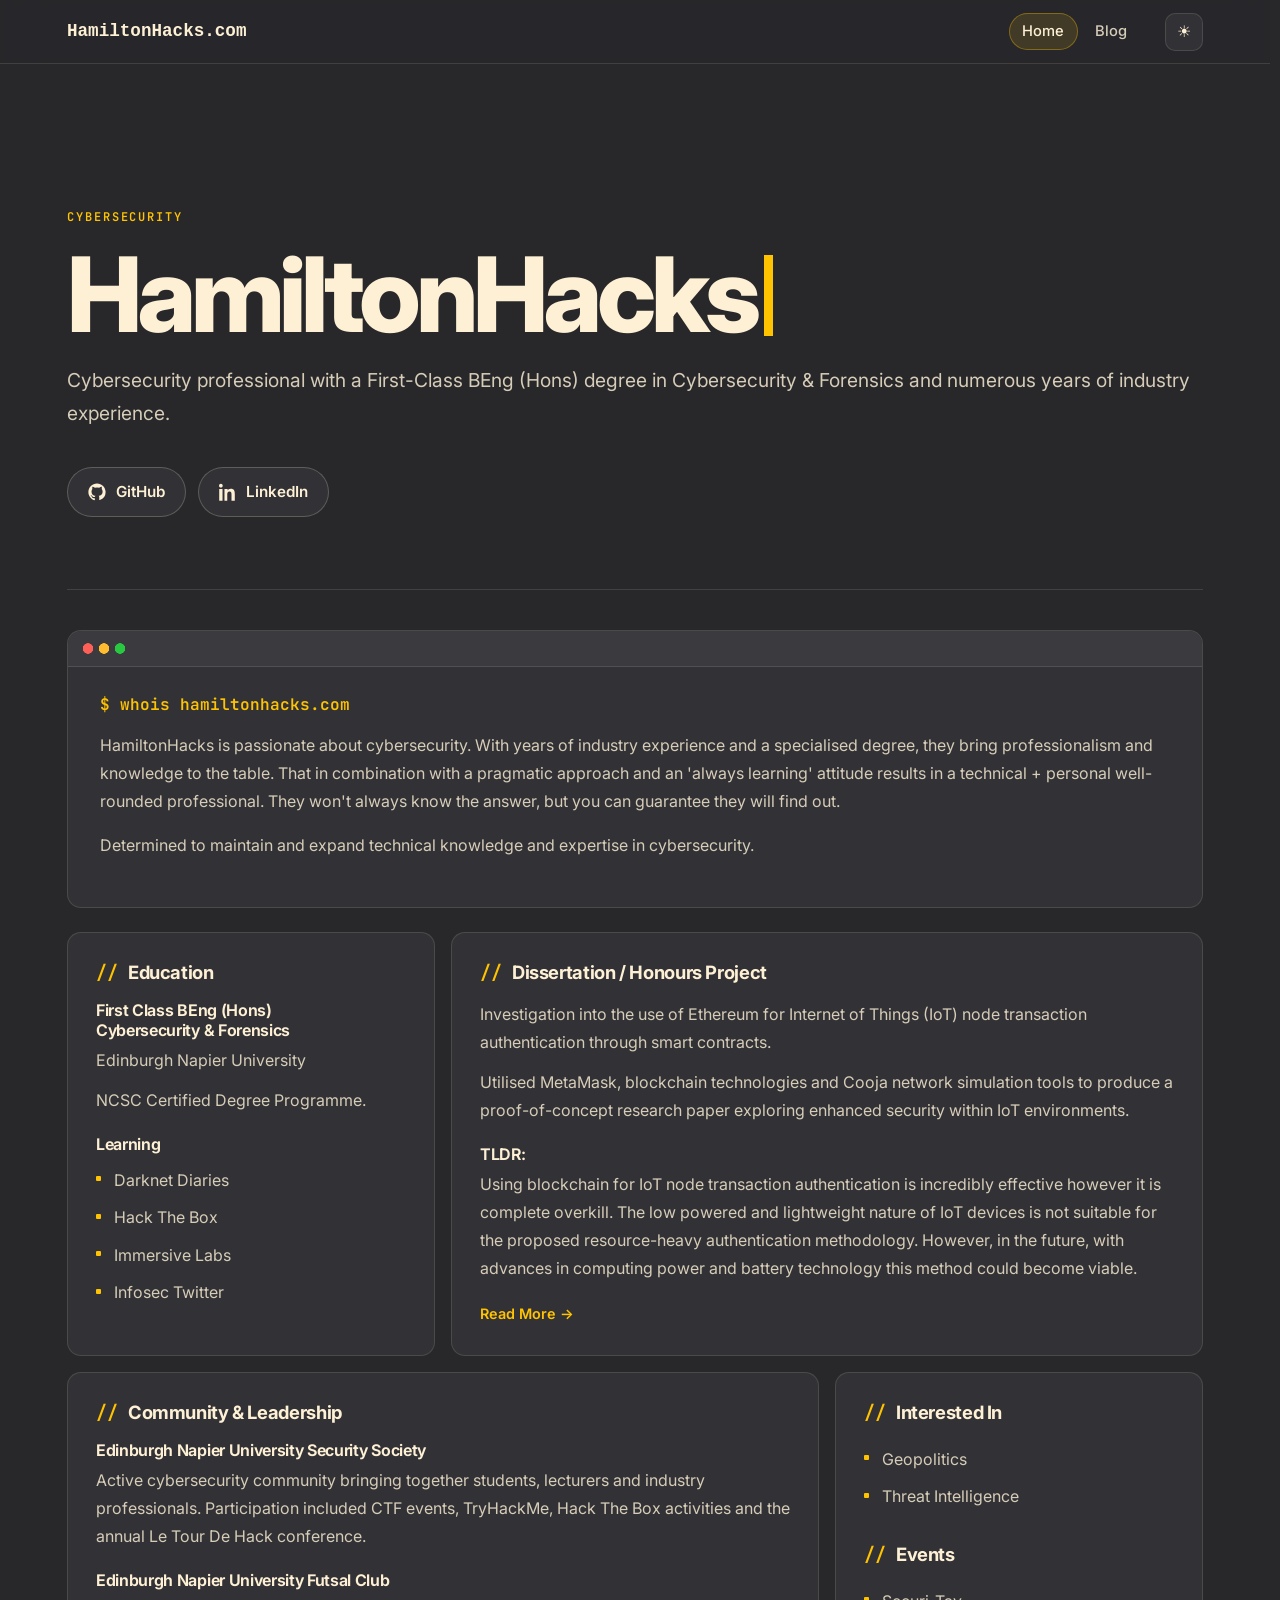
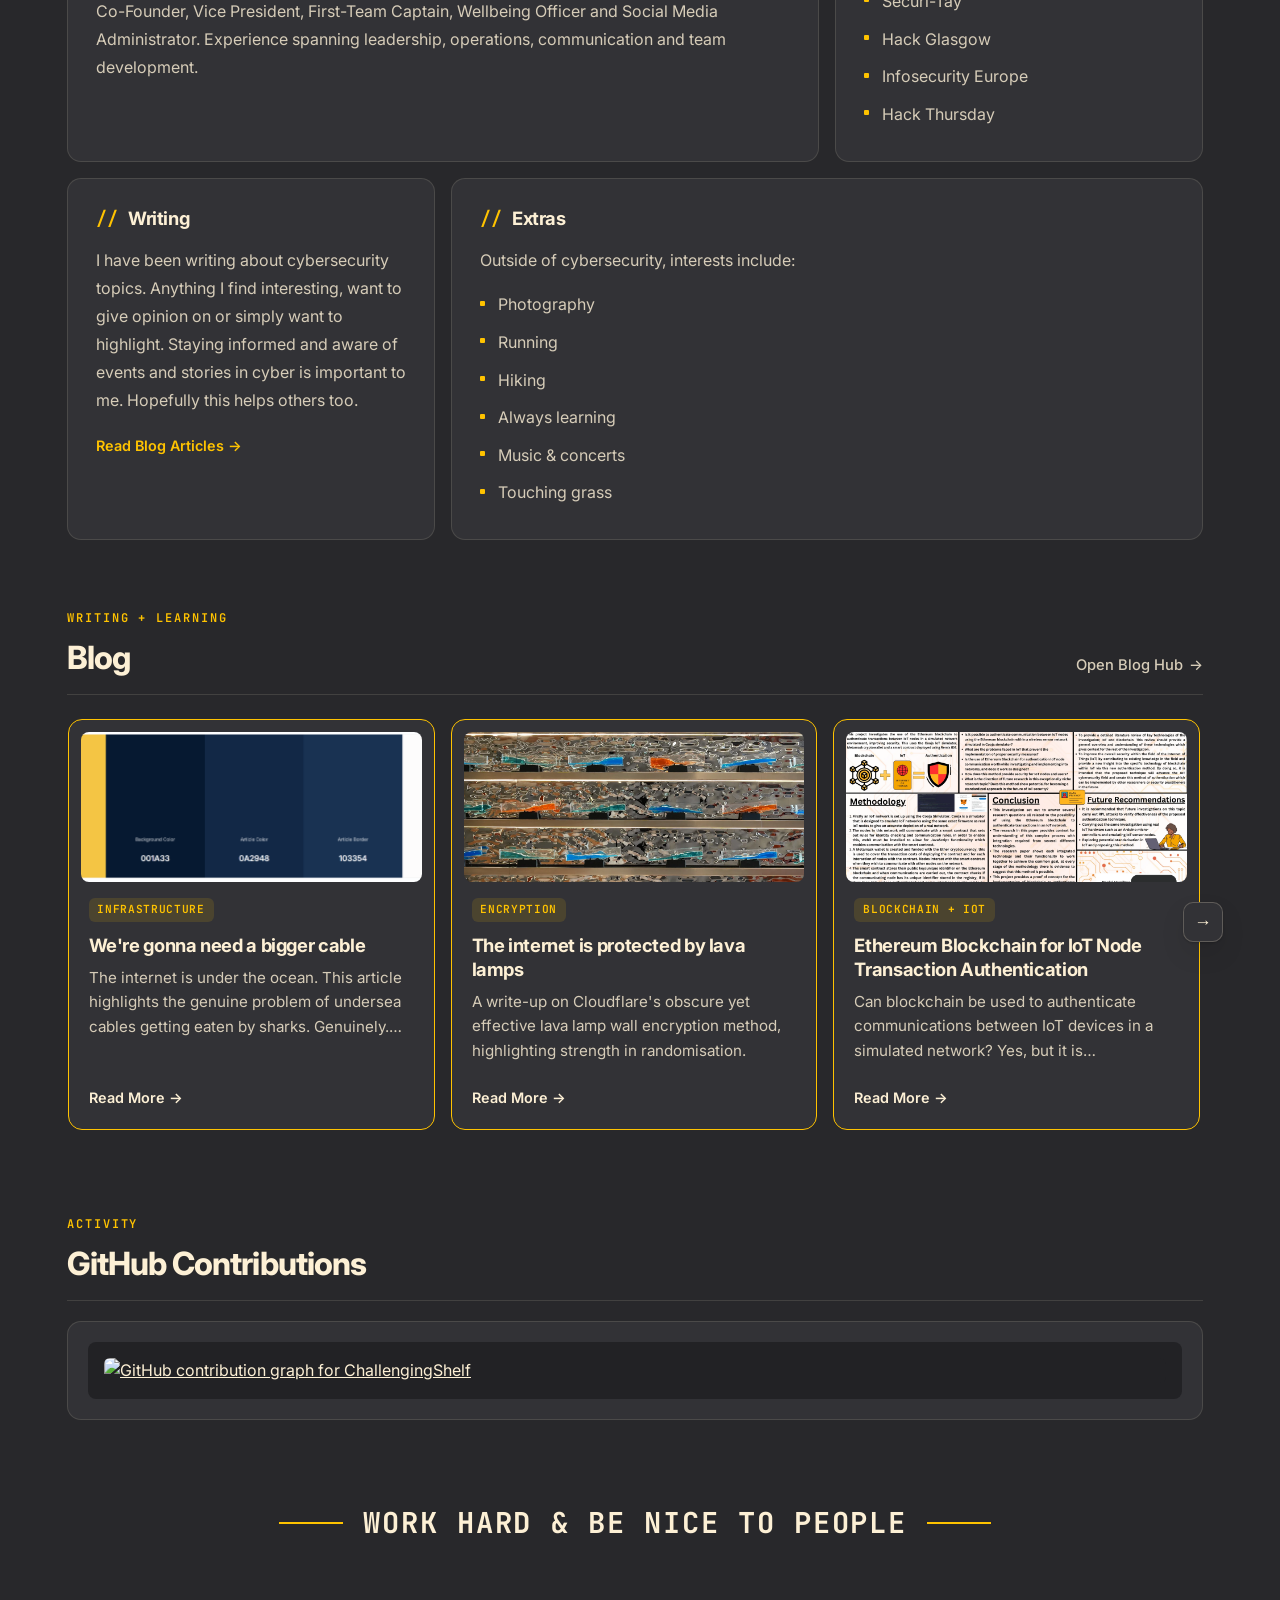
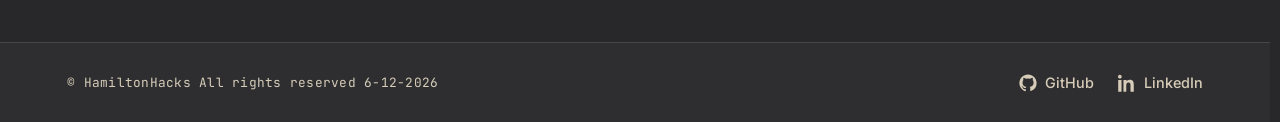
==== commit 1ff687dd: "Add files via upload" ====
--- a/index.html
+++ b/index.html
@@ -43,7 +43,7 @@
     <meta name="description" content="HamiltonHacks Cybersecurity">
     <meta name="theme-color" content="#28282B">
     <title>HamiltonHacks | Cyber</title>
-    <link rel="icon" type="image/png" href="favicon.png">
+    <link rel="icon" type="image/png" href="favicon-64.png">
     <link rel="apple-touch-icon" sizes="180x180" href="/apple-touch-icon.png">
     <meta name="apple-mobile-web-app-title" content="HamiltonHacks">
     <link rel="preconnect" href="https://fonts.googleapis.com">
@@ -223,48 +223,7 @@
                     <span aria-hidden="true">←</span>
                 </button>
 
-                <div class="blog-carousel" data-carousel-track tabindex="0" aria-label="Blog post carousel">
-                    <a class="blog-card" href="/velocihacktor" target="_blank" rel="noopener noreferrer" aria-label="Read blog post: Jurassic Park was an inside job.">
-                        <img class="blog-card-image" src="velocihacktor.png" alt="" loading="lazy">
-                        <p class="blog-meta">Insider Threats</p>
-                        <h3>Jurassic Park was an inside job.</h3>
-                        <p>In the classic 1994 movie Jurassic Park, it is deliberate power sabotage that causes the physical security system to fail, 
-                    allowing the genetically engineered dinosaurs to escape their enclosures and cause chaos around the island.</p>
-                        <span class="blog-card-link" aria-hidden="true">Read More</span>
-                    </a>
-
-                    <a class="blog-card" href="/IoTBlockchain" target="_blank" rel="noopener noreferrer" aria-label="Read blog post: Ethereum Blockchain for IoT Network Transactions.">
-                        <img class="blog-card-image" src="IoT.png" alt="" loading="lazy">
-                        <p class="blog-meta">Blockchain + IoT</p>
-                        <h3>Ethereum Blockchain for IoT Node Transaction Authentication</h3>
-                        <p>Can Blockchain be used to authenticate communications between IoT devices in a simulated network? Yes, but it's complicated. The idea was straightforward: instead of relying on weak or absent security measures on low-powered IoT devices, use a smart contract on the Ethereum blockchain as a gatekeeper.</p>
-                        <span class="blog-card-link" aria-hidden="true">Read More</span>
-                    </a>
-
-                    <a class="blog-card" href="/PiHole" target="_blank" rel="noopener noreferrer" aria-label="Read blog post: Shut your Pi-hole. Adkiller Writeup">
-                        <img class="blog-card-image" src="pihole-top.jpg" alt="" loading="lazy">
-                        <p class="blog-meta">Networking</p>
-                        <h3>Shut your Pi-hole. Adkiller Writeup</h3>
-                        <p>Last year I set up a Pi-hole and since then my life has significantly improved. Bricking the internet in my home and scrambling to fix my home network at 08:59 before starting work. No pain no gain.</p>
-                        <span class="blog-card-link" aria-hidden="true">Read More</span>
-                    </a>
-
-                    <a class="blog-card" href="/" target="_blank" rel="noopener noreferrer" aria-label="Read blog post: Shark Att(h)ack">
-                        <img class="blog-card-image" src="image.png" alt="" loading="lazy">
-                        <p class="blog-meta">Infrastructure</p>
-                        <h3>We're gonna need a bigger cable</h3>
-                        <p>The internet is under the ocean. This article highlights the genuine problem of undersea cables getting eaten by sharks. Genuinely. Writing coming soon. </p>
-                        <span class="blog-card-link" aria-hidden="true">Read More</span>
-                    </a>
-
-                    <a class="blog-card" href="/LavaLamps" target="_blank" rel="noopener noreferrer" aria-label="Read blog post: The internet is protected by lava lamps">
-                        <img class="blog-card-image" src="lavalamps-waves.webp" alt="" loading="lazy">
-                        <p class="blog-meta">Encryption</p>
-                        <h3>The internet is protected by lava lamps</h3>
-                        <p>A write-up on Cloudflare's obscure yet effective lava lamp wall encryption method, highlighting strength in randomisation.</p>
-                        <span class="blog-card-link" aria-hidden="true">Read More</span>
-                    </a>
-                </div>
+                <div class="blog-carousel" data-carousel-track tabindex="0" aria-label="Blog post carousel"></div>
 
                 <button class="carousel-control carousel-control-next" type="button" data-carousel-next aria-label="Next blog posts">
                     <span aria-hidden="true">→</span>
@@ -323,6 +282,8 @@
         </div>
     </footer>
 
+    <script src="posts.js" defer></script>
+
     <script src="script.js" defer></script>
 </body>
 
--- a/style.css
+++ b/style.css
@@ -990,6 +990,24 @@
     color: var(--text);
 }
 
+/* External links in articles get the brand yellow underline */
+.blog-post-content a[href^="http"] {
+    text-decoration: underline;
+    text-decoration-color: var(--accent);
+    text-decoration-thickness: 2px;
+    text-underline-offset: 3px;
+}
+
+/* Thin brand-yellow outline on carousel cards */
+.blog-carousel .blog-card {
+    border: 1px solid var(--accent);
+}
+
+/* Thin brand-yellow outline on article images (not blog cards) */
+.blog-post-shell .blog-post-hero-image:has(img) {
+    border: 1px solid var(--accent);
+}
+
 /* Sign-off at the end of every article */
 .blog-post-content .blog-post-signoff {
     margin: 3rem 0 0;
@@ -1042,28 +1060,80 @@
     font-size: clamp(1.5rem, 8vw, 6.5rem);
 }
 
-.error-terminal {
-    max-width: 760px;
-    margin: 2.25rem 0 0;
-    font-family: var(--font-mono);
-    font-size: 0.9rem;
-}
-
-.error-terminal p {
-    margin: 0 0 0.4rem;
-    color: var(--text);
-    overflow-wrap: anywhere;
-}
-
-.error-terminal .error-prompt,
-.error-terminal .error-status {
-    color: var(--accent);
-    font-weight: 600;
-}
-
-.error-terminal .error-muted {
-    margin: 0;
-    color: var(--muted);
+/* ==========================================================================
+   Image lightbox (click / tap article images to expand)
+   ========================================================================== */
+.blog-post-hero-image img.is-expandable {
+    cursor: zoom-in;
+}
+
+.blog-post-hero-image img.is-expandable:focus-visible {
+    outline: 2px solid var(--accent);
+    outline-offset: -2px;
+}
+
+body.lightbox-open {
+    overflow: hidden;
+}
+
+.lightbox {
+    position: fixed;
+    inset: 0;
+    z-index: 10000;
+    display: flex;
+    align-items: center;
+    justify-content: center;
+    padding: clamp(1rem, 4vw, 3rem);
+    background: rgba(10, 10, 12, 0.88);
+    cursor: zoom-out;
+    animation: lightbox-fade 0.18s ease;
+}
+
+.lightbox[hidden] {
+    display: none;
+}
+
+.lightbox-image {
+    max-width: 100%;
+    max-height: 100%;
+    object-fit: contain;
+    border: 1px solid var(--accent);
+    border-radius: var(--radius-sm);
+    box-shadow: 0 20px 60px rgba(0, 0, 0, 0.5);
+    cursor: default;
+}
+
+.lightbox-close {
+    position: absolute;
+    top: max(0.75rem, env(safe-area-inset-top));
+    right: max(0.75rem, env(safe-area-inset-right));
+    width: 2.75rem;
+    height: 2.75rem;
+    display: grid;
+    place-items: center;
+    border: 1px solid var(--accent);
+    border-radius: 999px;
+    background: rgba(40, 40, 43, 0.9);
+    color: #fff;
+    font-size: 1.75rem;
+    line-height: 1;
+    cursor: pointer;
+}
+
+.lightbox-close:hover,
+.lightbox-close:focus-visible {
+    background: var(--accent);
+    color: #28282B;
+    outline: none;
+}
+
+@keyframes lightbox-fade {
+    from { opacity: 0; }
+    to { opacity: 1; }
+}
+
+@media (prefers-reduced-motion: reduce) {
+    .lightbox { animation: none; }
 }
 
 /* ==========================================================================
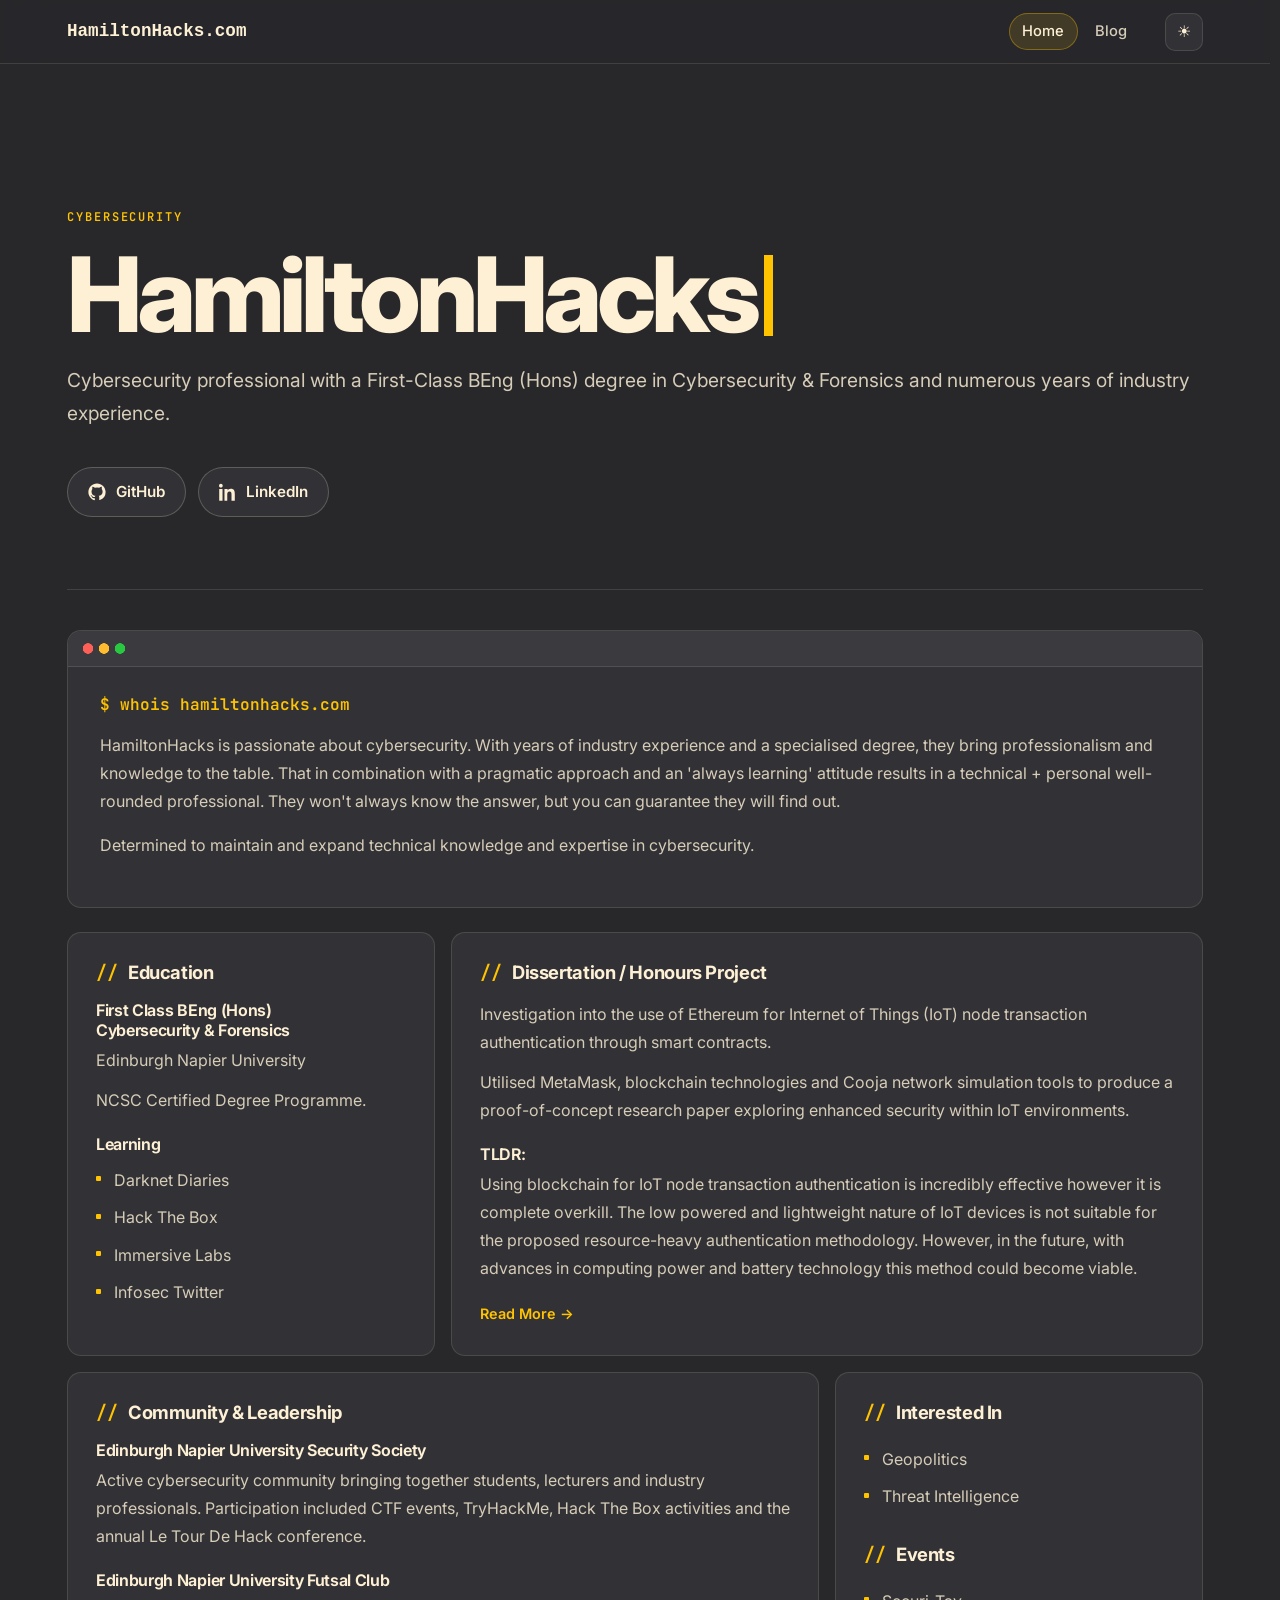
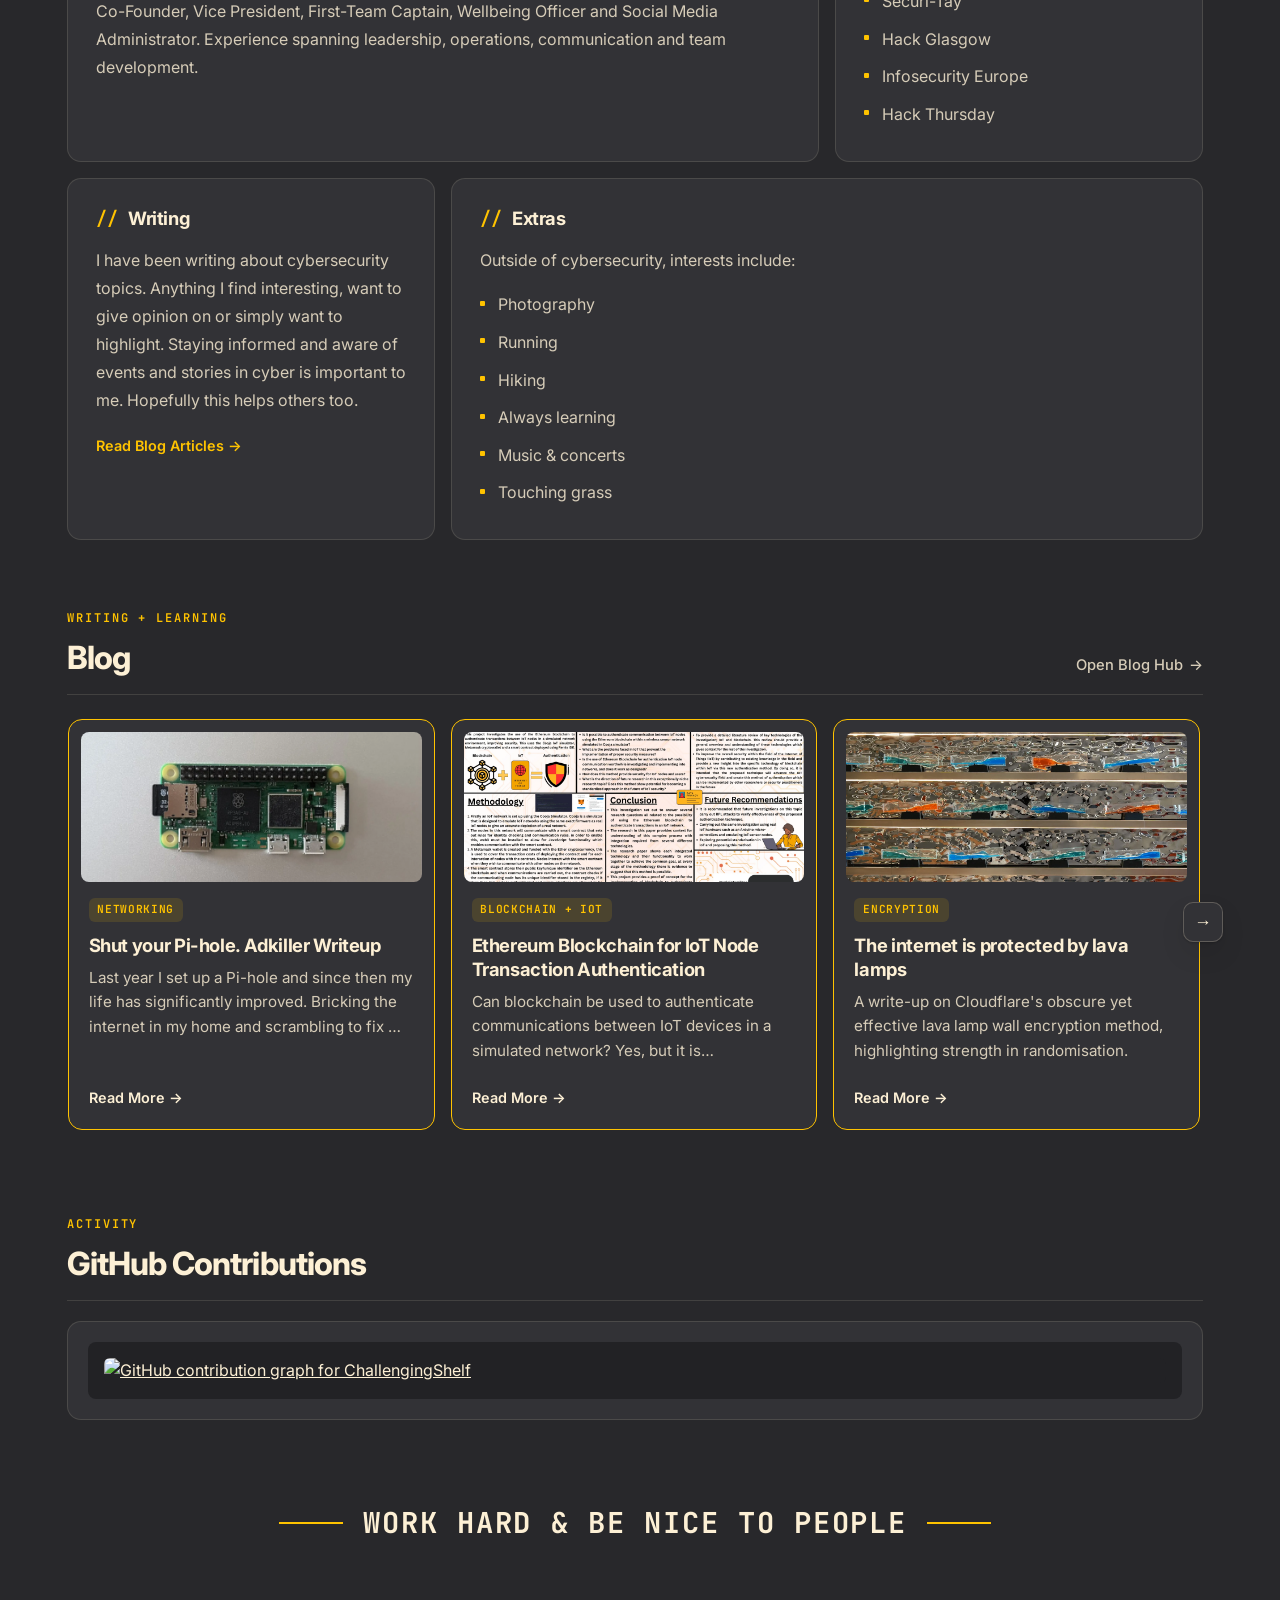
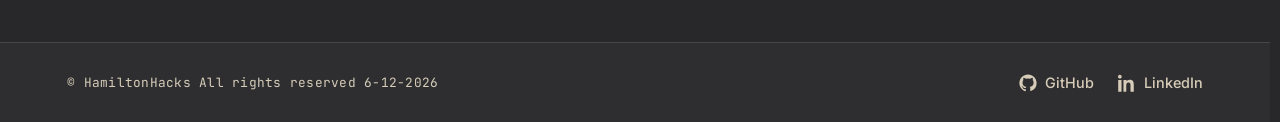
==== commit 67218c9c: "Add files via upload" ====
--- a/index.html
+++ b/index.html
@@ -282,7 +282,6 @@
         </div>
     </footer>
 
-    <script src="posts.js" defer></script>
 
     <script src="script.js" defer></script>
 </body>
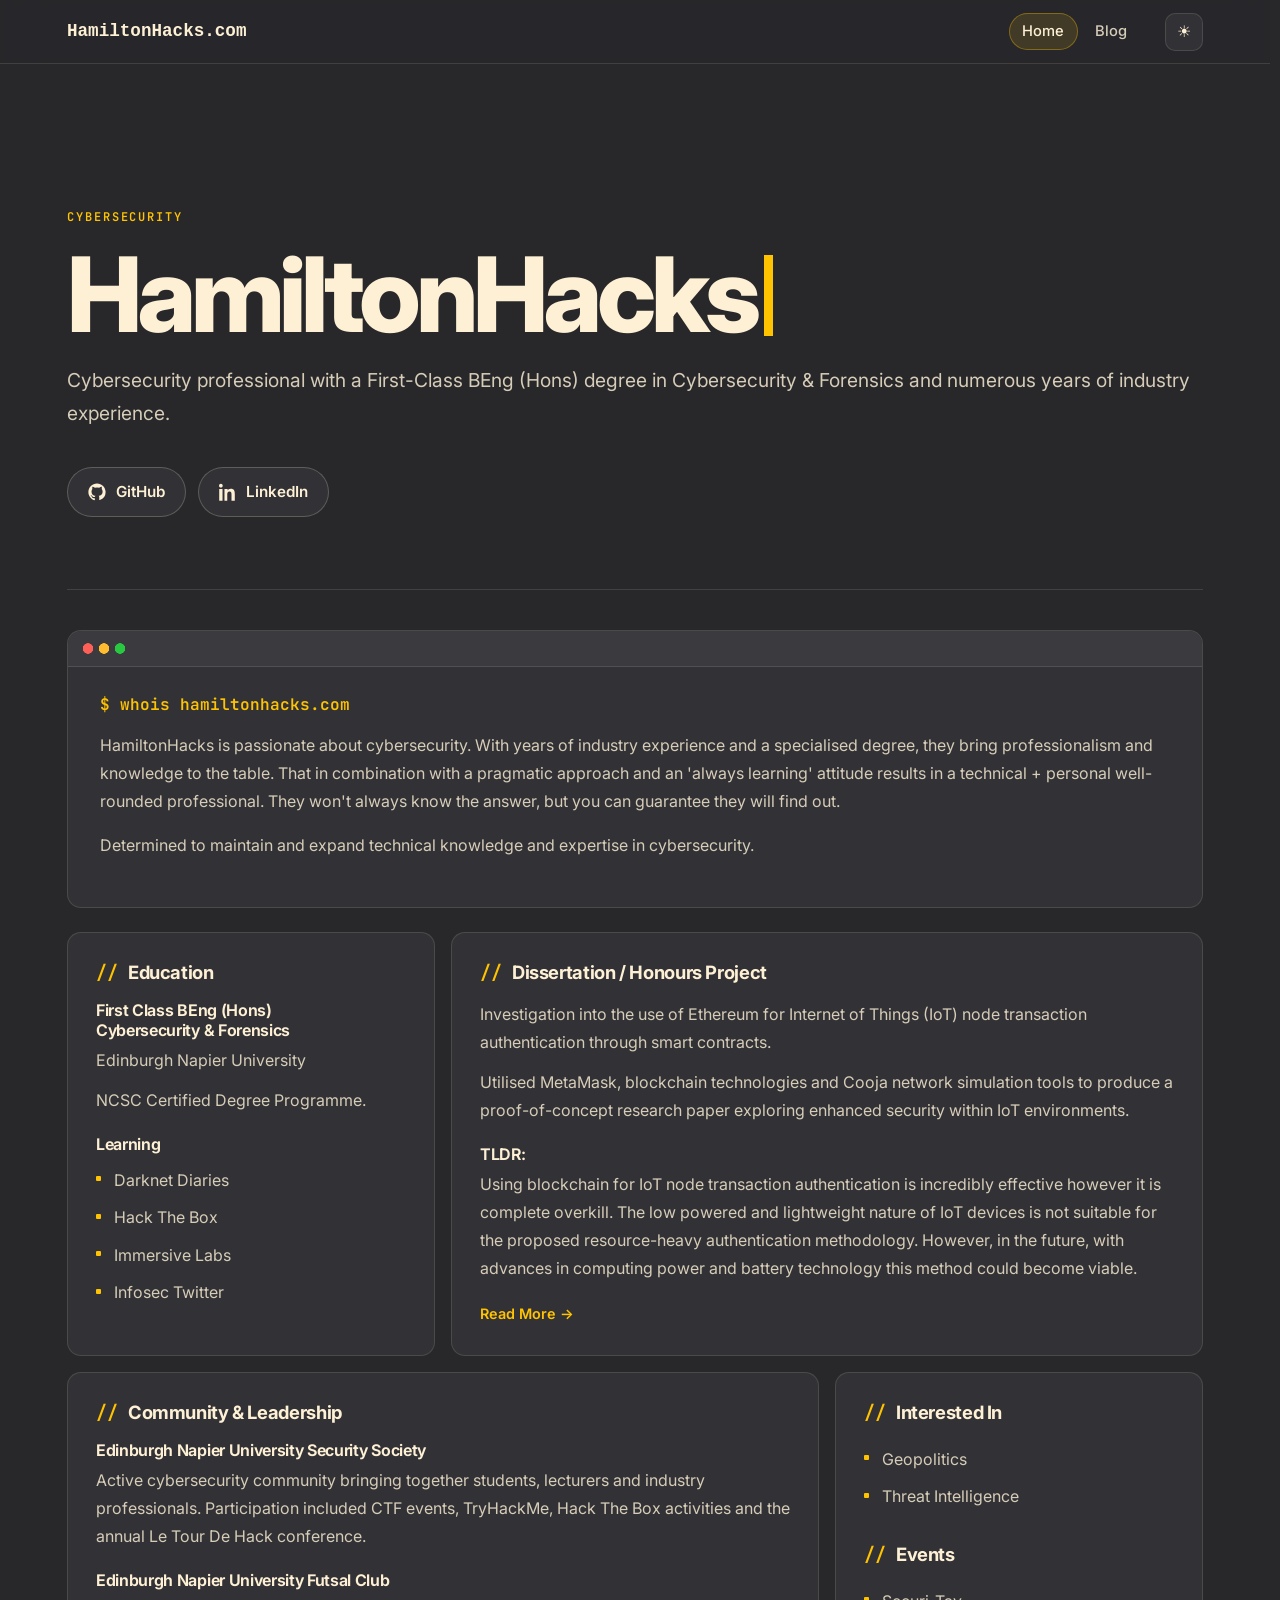
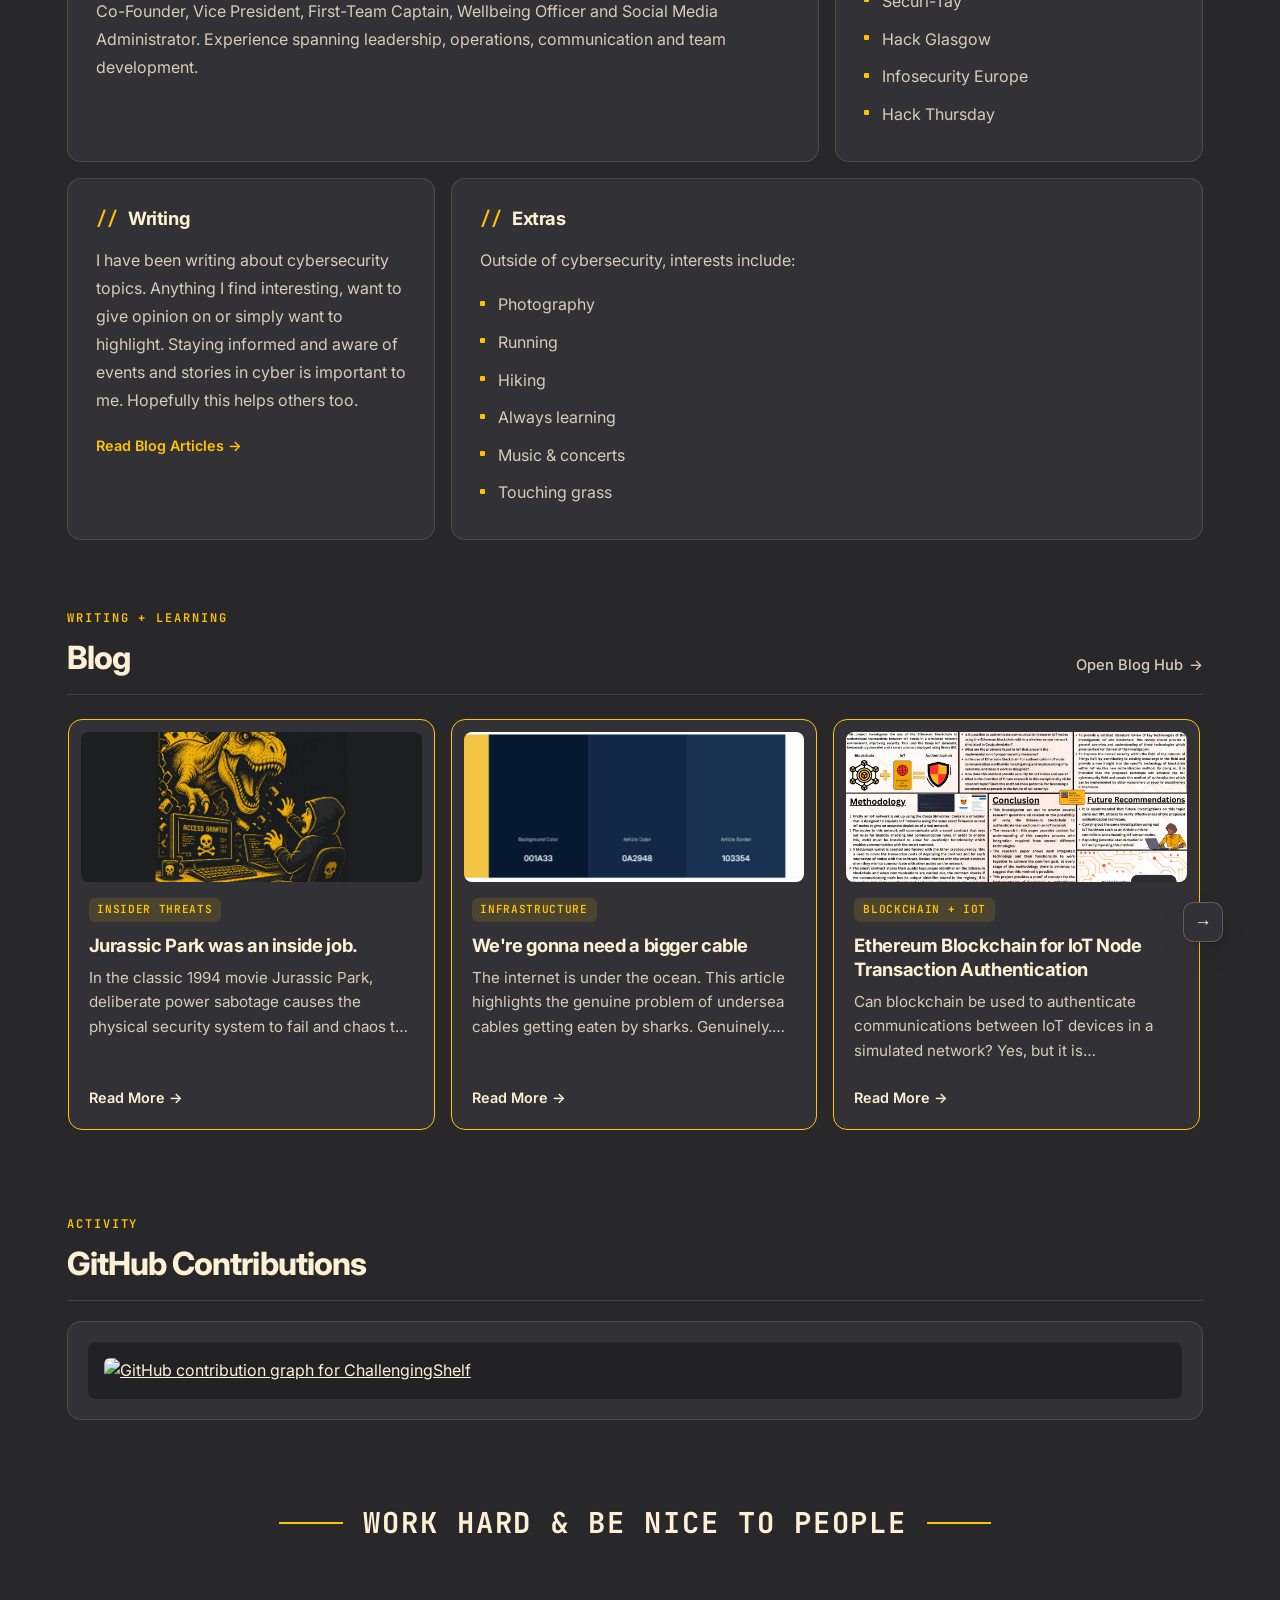
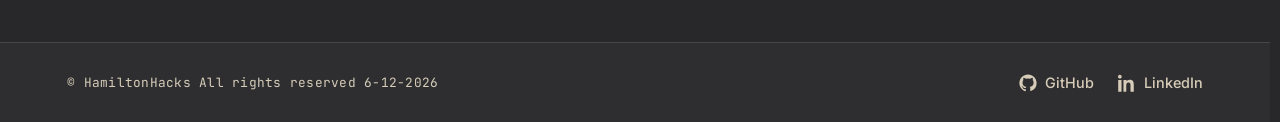
==== commit 7d1a9723: "Add files via upload" ====
--- a/index.html
+++ b/index.html
@@ -153,7 +153,7 @@
                     The low powered and lightweight nature of IoT devices is not suitable for the proposed resource-heavy authentication methodology. 
                     However, in the future, with advances in computing power and battery technology this method could become viable.
                 </p>
-                <a href="/IoTBlockchain" class="blog-card-link" target="_blank" rel="noopener noreferrer">Read More</a>
+                <a href="/IoTBlockchain" class="blog-card-link">Read More</a>
             </article>
 
             <article class="card card-wide">
@@ -192,7 +192,7 @@
                 <h2>Writing</h2>
                 <p>I have been writing about cybersecurity topics. Anything I find interesting, want to give opinion on or simply want to highlight. Staying informed and aware of 
                     events and stories in cyber is important to me. Hopefully this helps others too.</p>
-                <a href="/blog" class="blog-card-link" target="_blank" rel="noopener noreferrer">Read Blog Articles</a>
+                <a href="/blog" class="blog-card-link">Read Blog Articles</a>
             </article>
 
             <article class="card">
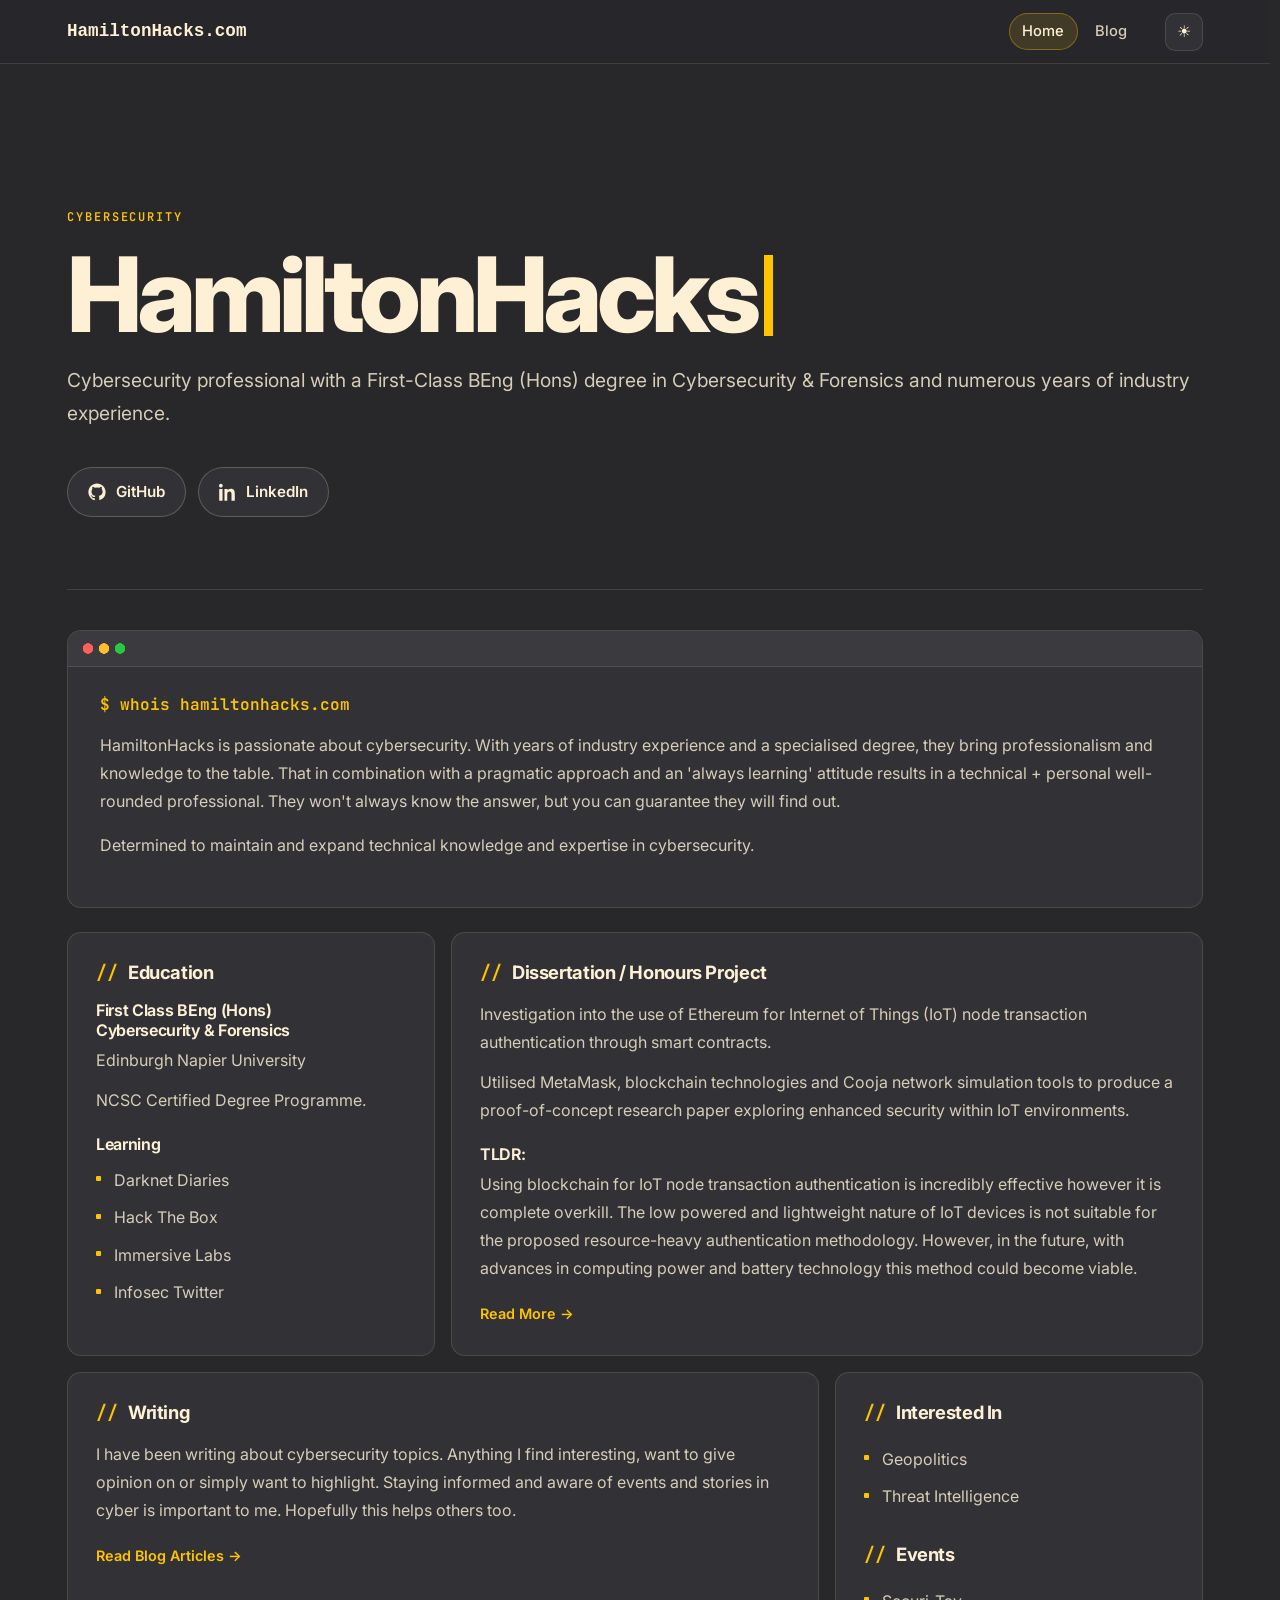
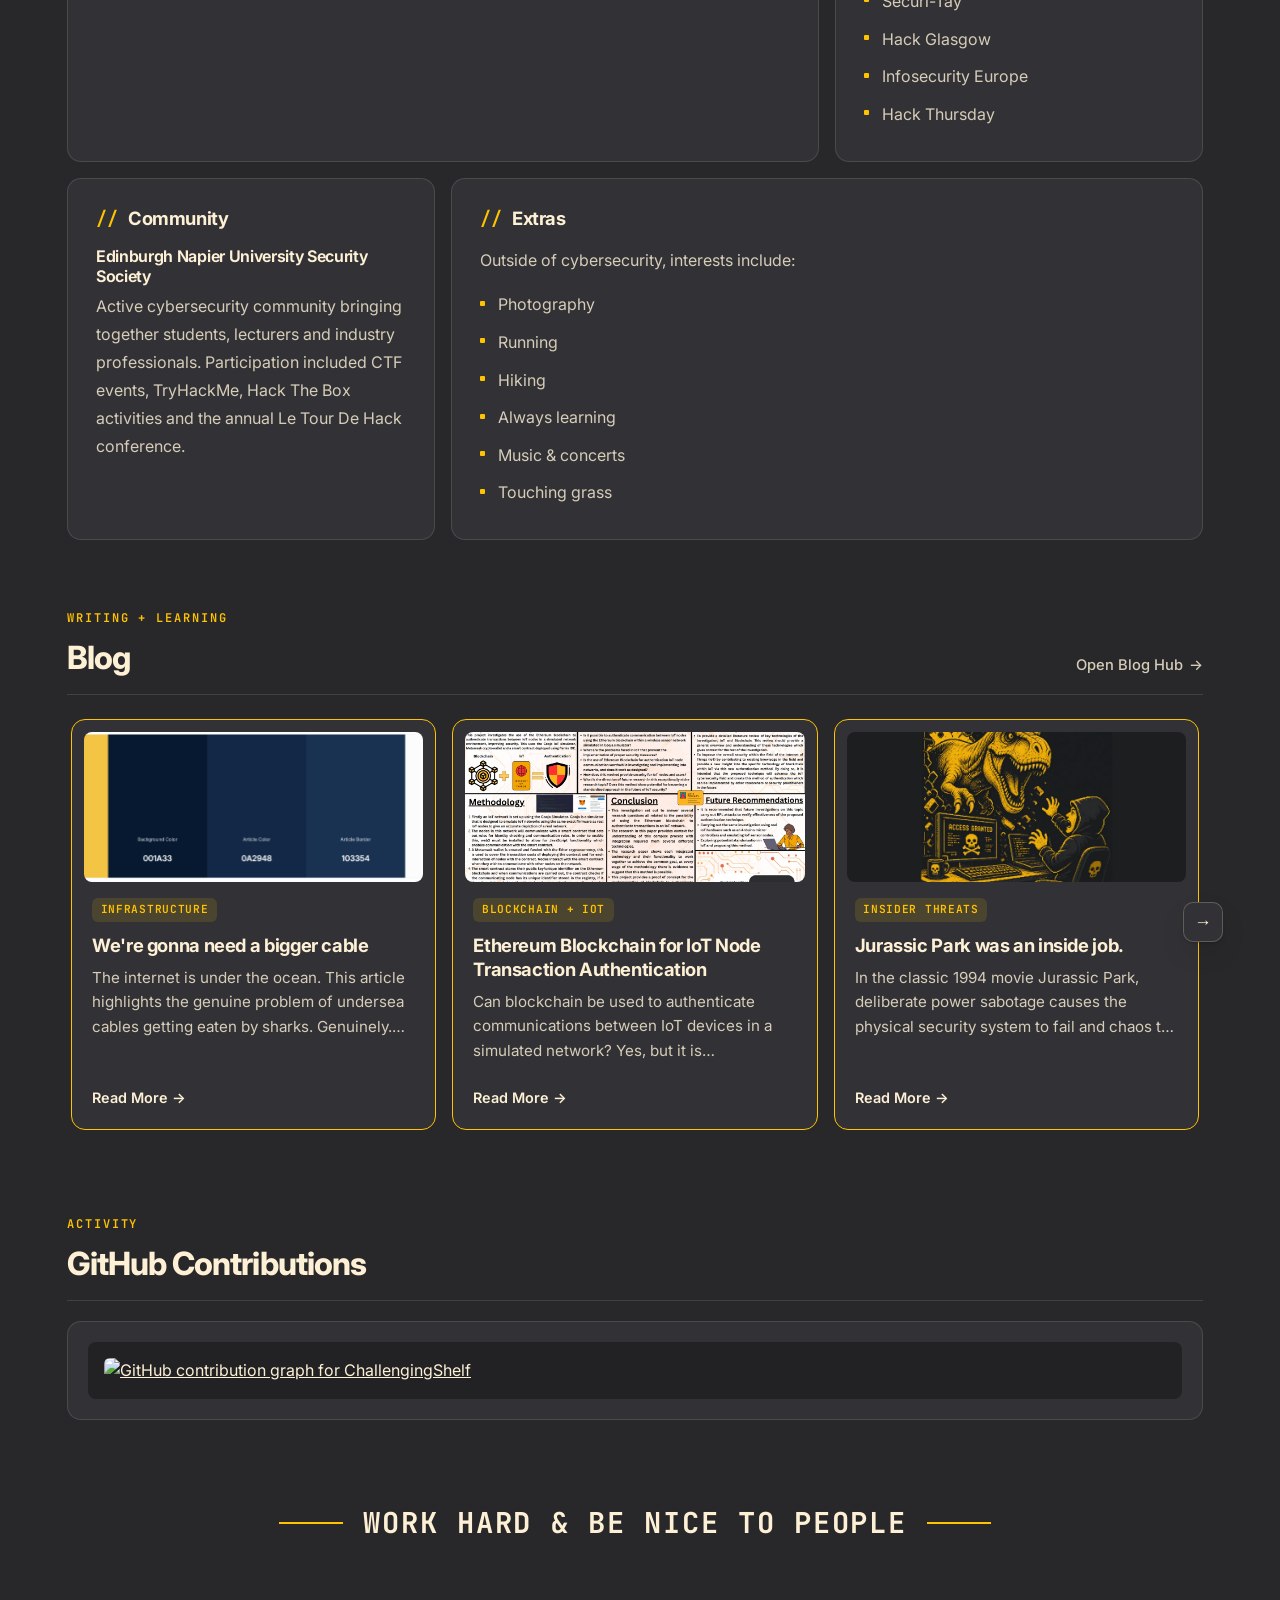
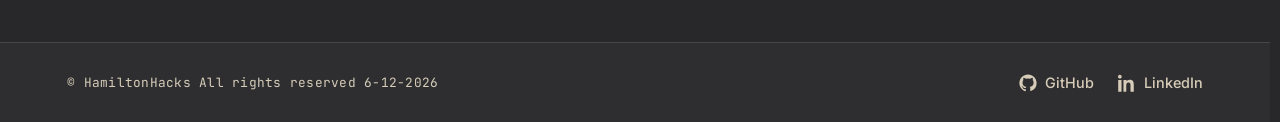
==== commit 3e0e3392: "Add files via upload" ====
--- a/index.html
+++ b/index.html
@@ -157,7 +157,29 @@
             </article>
 
             <article class="card card-wide">
-                <h2>Community &amp; Leadership</h2>
+                <h2>Writing</h2>
+                <p>I have been writing about cybersecurity topics. Anything I find interesting, want to give opinion on or simply want to highlight. Staying informed and aware of 
+                    events and stories in cyber is important to me. Hopefully this helps others too.</p>
+                <a href="/blog" class="blog-card-link">Read Blog Articles</a>
+            </article>
+
+            <article class="card">
+                <h2>Interested In</h2>
+                <ul>
+                    <li>Geopolitics</li>
+                    <li>Threat Intelligence</li>
+                </ul>
+                <h2>Events</h2>
+                <ul>
+                    <li>Securi-Tay</li>
+                    <li>Hack Glasgow</li>
+                    <li>Infosecurity Europe</li>
+                    <li>Hack Thursday</li>
+                </ul>
+            </article>
+
+            <article class="card">
+                <h2>Community</h2>
                 <h3>Edinburgh Napier University Security Society</h3>
                 <p>
                     Active cybersecurity community bringing together students,
@@ -165,34 +187,6 @@
                     CTF events, TryHackMe, Hack The Box activities and
                     the annual Le Tour De Hack conference.
                 </p>
-                <h3>Edinburgh Napier University Futsal Club</h3>
-                <p>
-                    Co-Founder, Vice President, First-Team Captain, Wellbeing
-                    Officer and Social Media Administrator. Experience spanning
-                    leadership, operations, communication and team development.
-                </p>
-            </article>
-
-            <article class="card">
-                <h2>Interested In</h2>
-                <ul>
-                    <li>Geopolitics</li>
-                    <li>Threat Intelligence</li>
-                </ul>
-                <h2>Events</h2>
-                <ul>
-                    <li>Securi-Tay</li>
-                    <li>Hack Glasgow</li>
-                    <li>Infosecurity Europe</li>
-                    <li>Hack Thursday</li>
-                </ul>
-            </article>
-
-            <article class="card">
-                <h2>Writing</h2>
-                <p>I have been writing about cybersecurity topics. Anything I find interesting, want to give opinion on or simply want to highlight. Staying informed and aware of 
-                    events and stories in cyber is important to me. Hopefully this helps others too.</p>
-                <a href="/blog" class="blog-card-link">Read Blog Articles</a>
             </article>
 
             <article class="card">
--- a/style.css
+++ b/style.css
@@ -520,7 +520,11 @@
     scroll-snap-type: x mandatory;
     scroll-behavior: smooth;
     scrollbar-width: none;
-    padding: 0.25rem 0.1rem 1rem;
+    /* Horizontal padding + matching scroll-padding keep the 1px yellow
+       border on the outer cards fully inside the scroll area, so snapping
+       never clips the edge card's left/right border. */
+    padding: 0.25rem 0.25rem 1rem;
+    scroll-padding-inline: 0.25rem;
 }
 
 .blog-carousel::-webkit-scrollbar {
@@ -990,6 +994,13 @@
     color: var(--text);
 }
 
+/* Inline code in articles, e.g. header names */
+.blog-post-content code {
+    font-family: var(--font-mono);
+    font-size: 0.85em;
+    overflow-wrap: anywhere;
+}
+
 /* External links in articles get the brand yellow underline */
 .blog-post-content a[href^="http"] {
     text-decoration: underline;
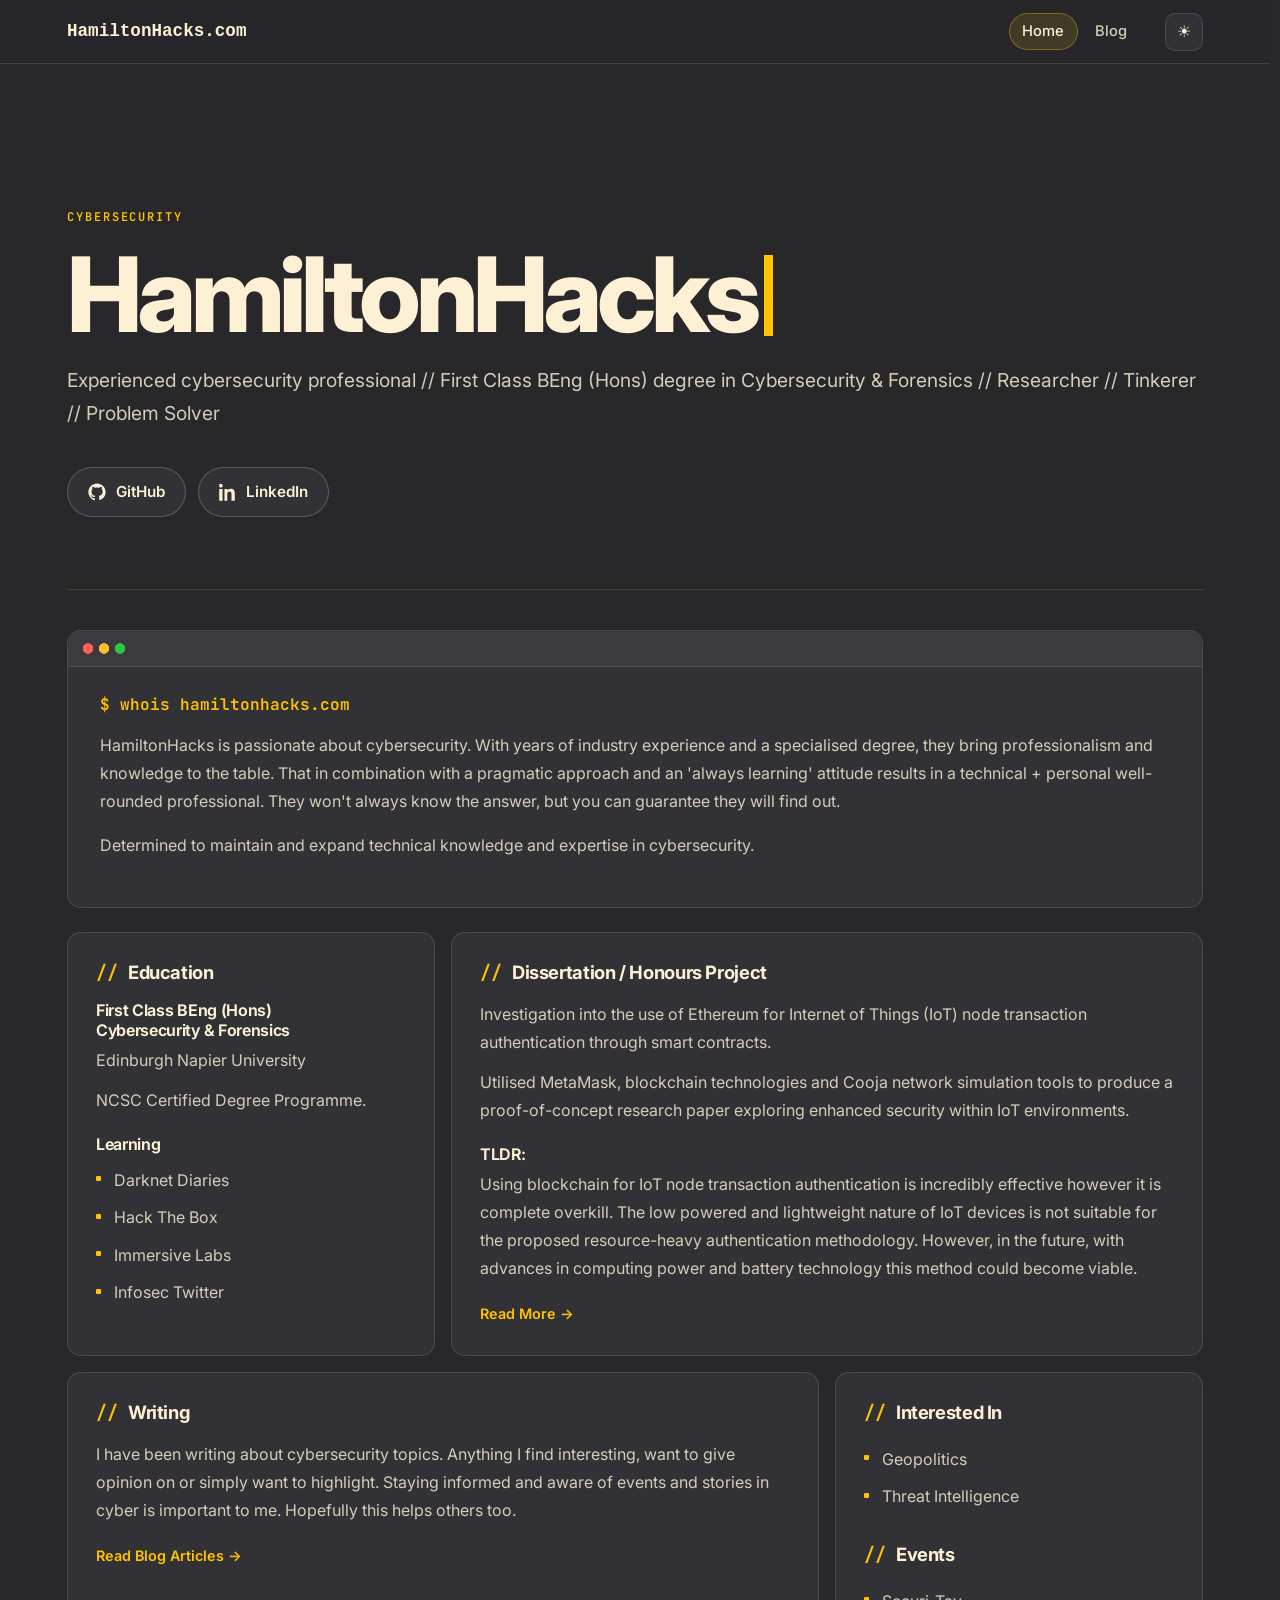
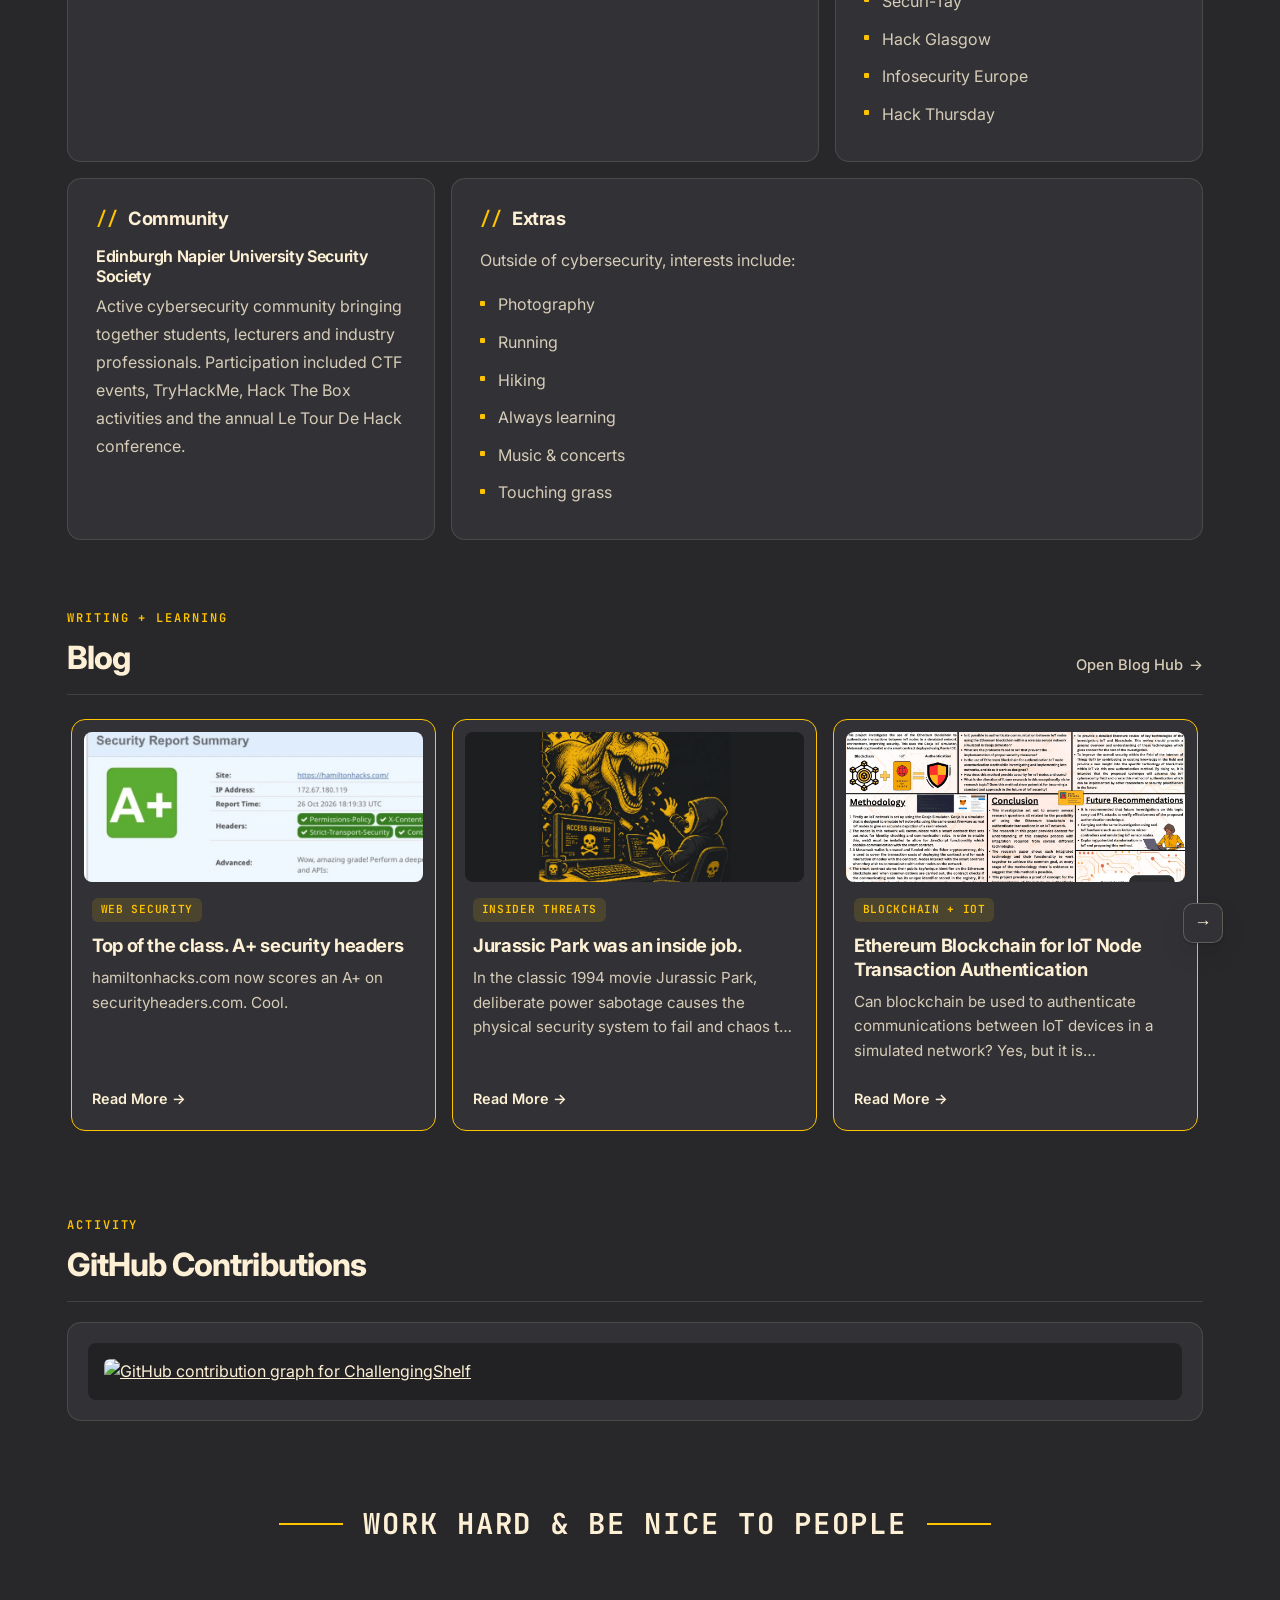
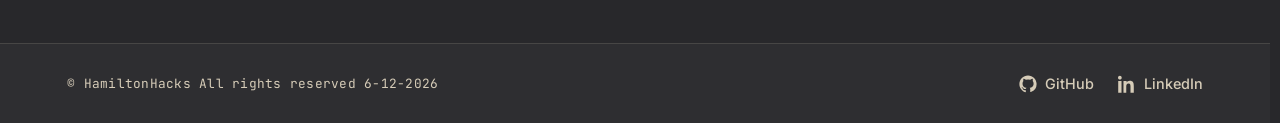
==== commit cc5e859a: "Add files via upload" ====
--- a/index.html
+++ b/index.html
@@ -78,7 +78,7 @@
             <h1 class="hero-title">HamiltonHacks</h1>
 
             <p class="hero-description">
-                Cybersecurity professional with a First-Class BEng (Hons) degree in Cybersecurity &amp; Forensics and numerous years of industry experience.
+                Experienced cybersecurity professional // First Class BEng (Hons) degree in Cybersecurity &amp; Forensics // Researcher // Tinkerer // Problem Solver
             </p>
 
             <div class="hero-actions">
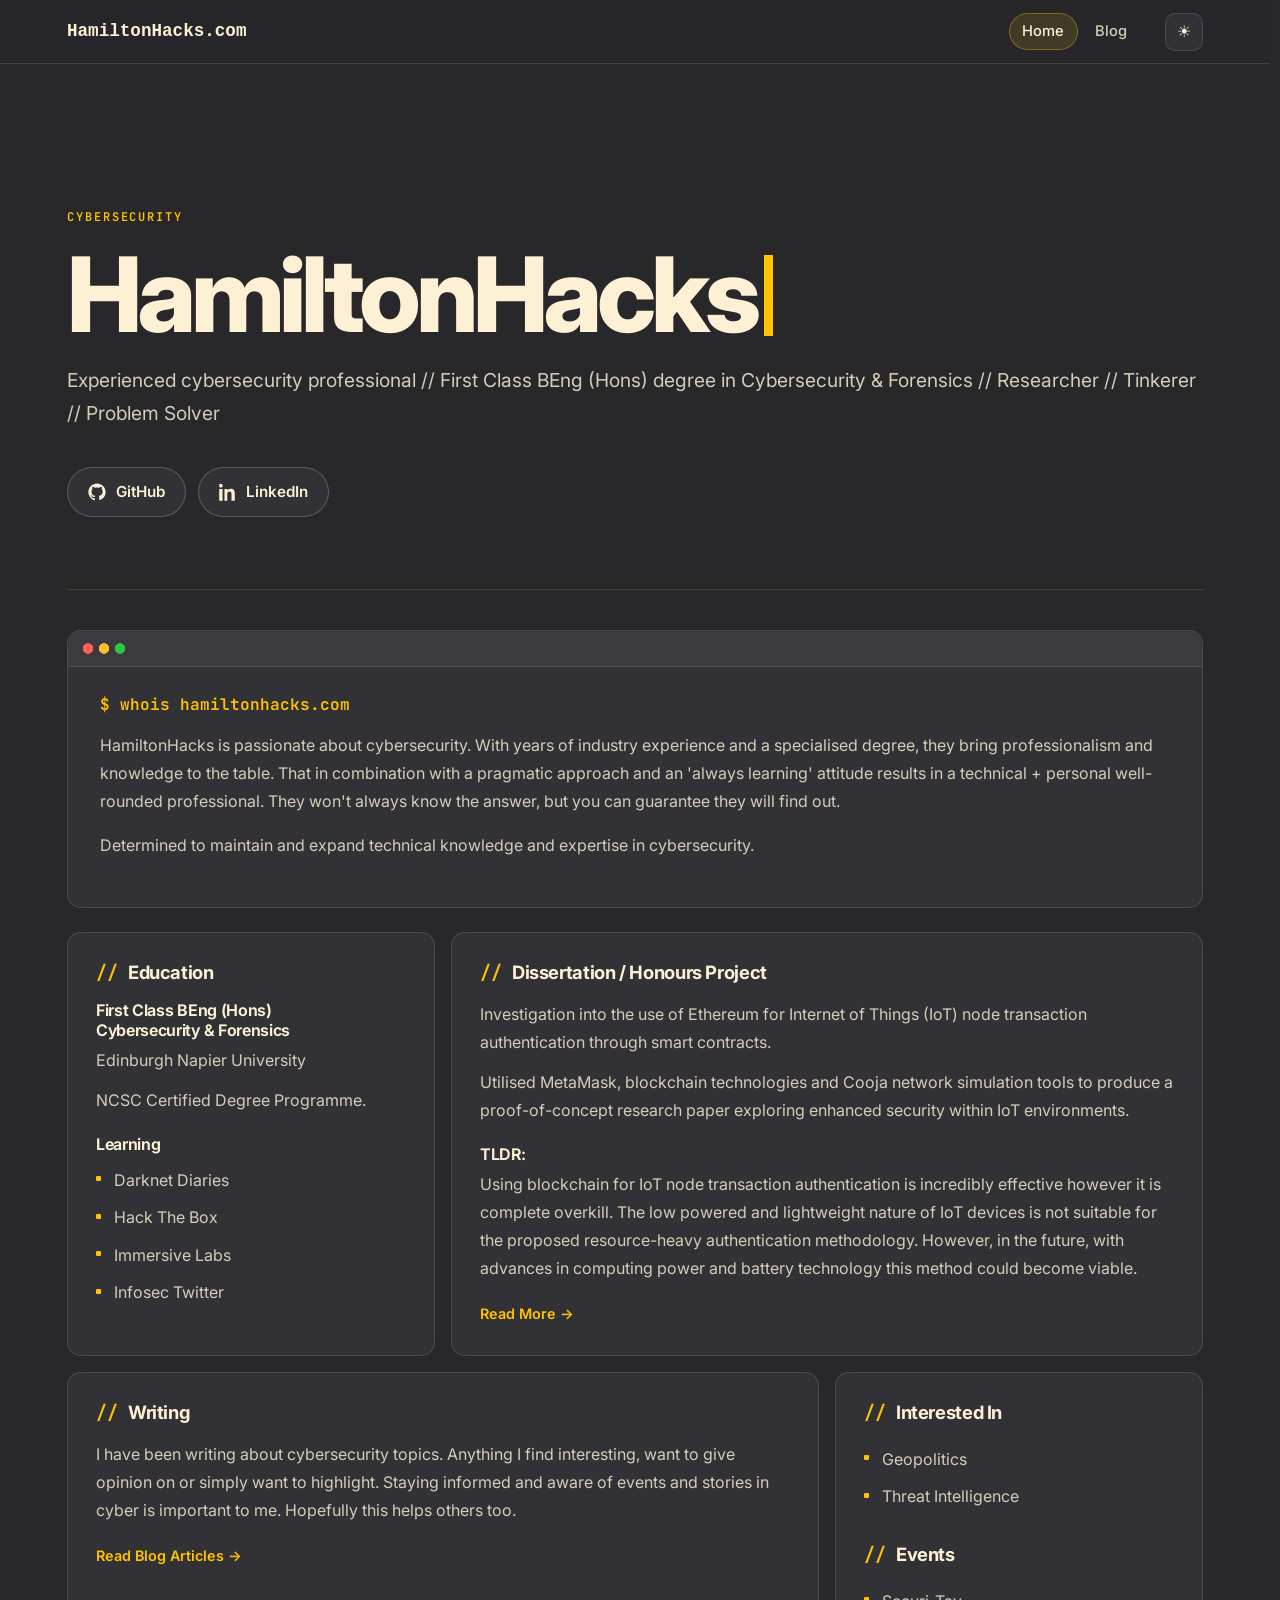
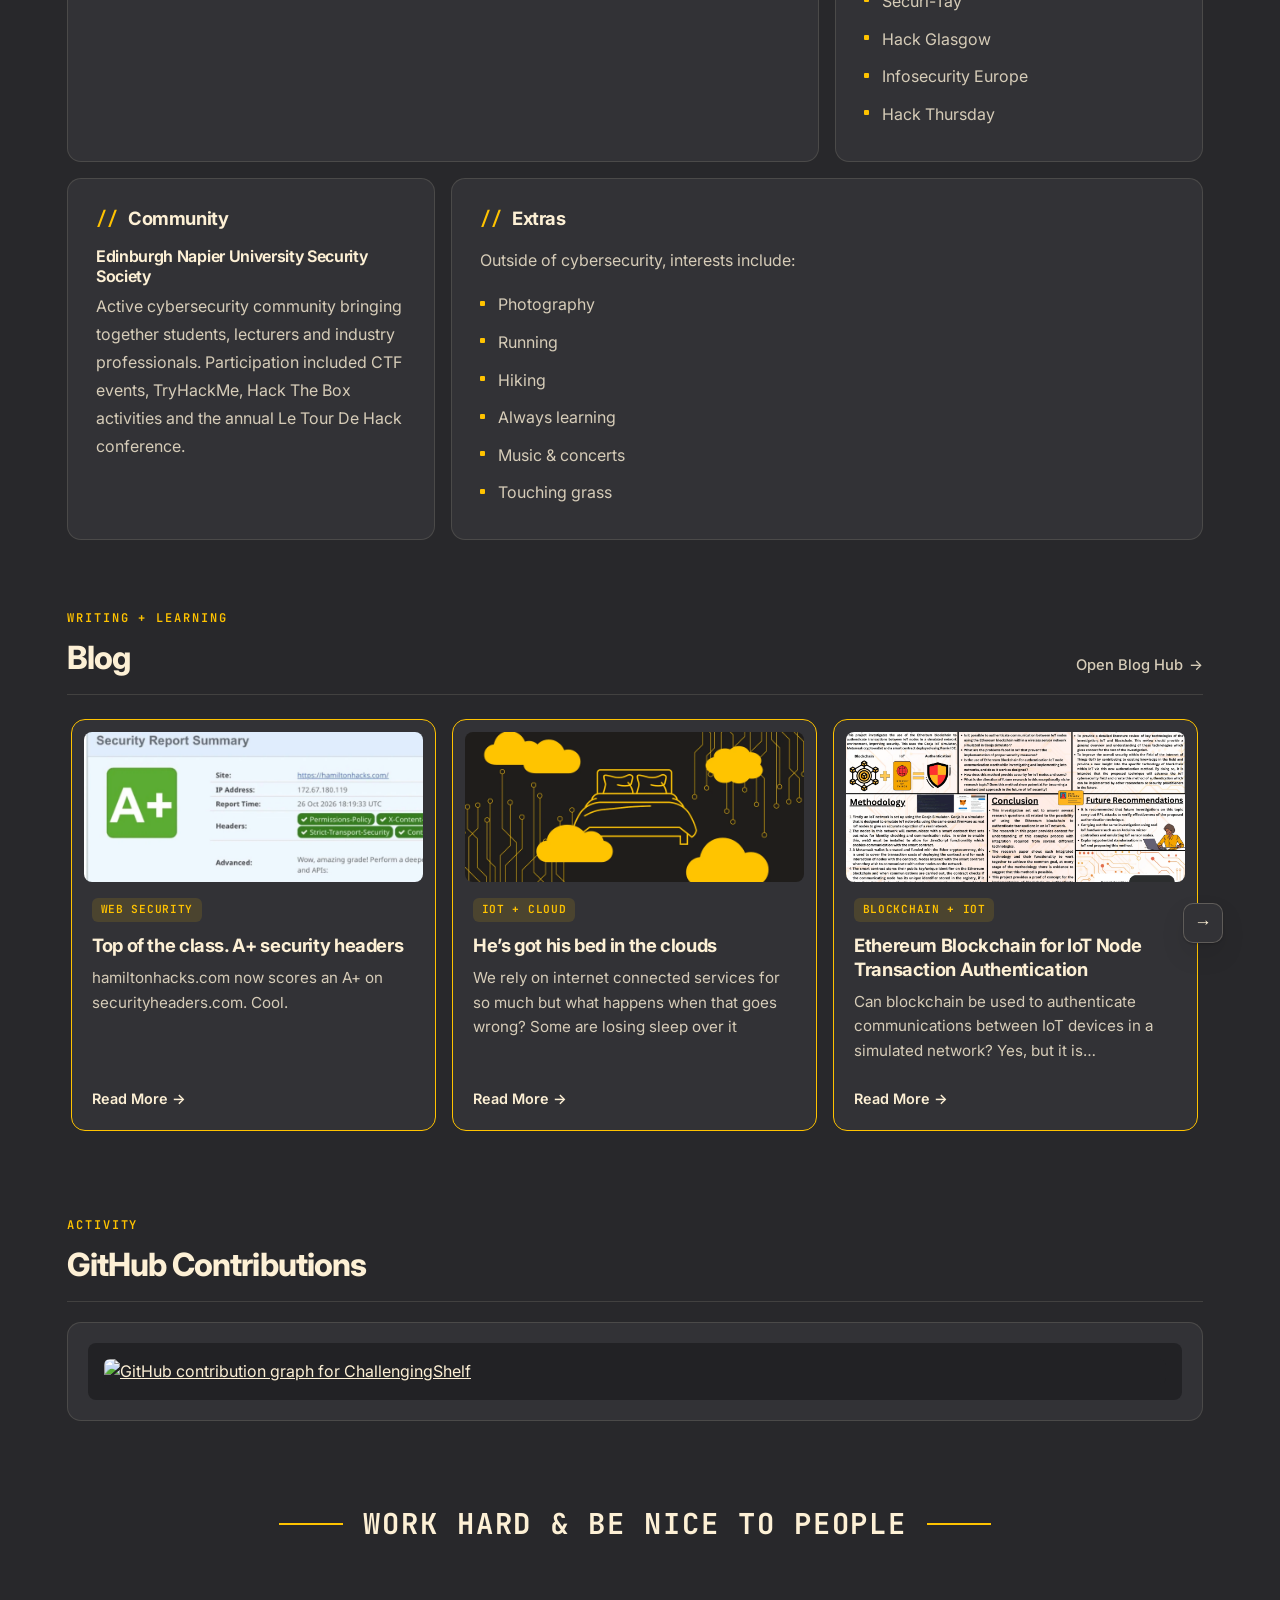
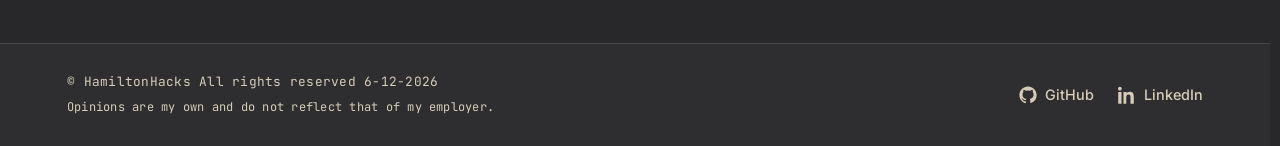
==== commit 9f4dd5d3: "Add files via upload" ====
--- a/index.html
+++ b/index.html
@@ -250,7 +250,10 @@
     </main>
 
     <footer class="site-footer">
-        <p class="footer-date">© HamiltonHacks All rights reserved <span data-today-date></span></p>
+        <div class="footer-text">
+            <p class="footer-date">© HamiltonHacks All rights reserved <span data-today-date></span></p>
+            <p class="footer-disclaimer">Opinions are my own and do not reflect that of my employer.</p>
+        </div>
         <div class="footer-links">
             <a
                 href="https://github.com/ChallengingShelf"
--- a/style.css
+++ b/style.css
@@ -805,6 +805,19 @@
     letter-spacing: 0.02em;
 }
 
+.footer-text {
+    display: grid;
+    gap: 0.35rem;
+}
+
+.footer-disclaimer {
+    margin: 0;
+    color: var(--muted);
+    font-family: var(--font-mono);
+    font-size: 0.75rem;
+    letter-spacing: 0.02em;
+}
+
 .footer-links {
     align-items: center;
     gap: 1.5rem;
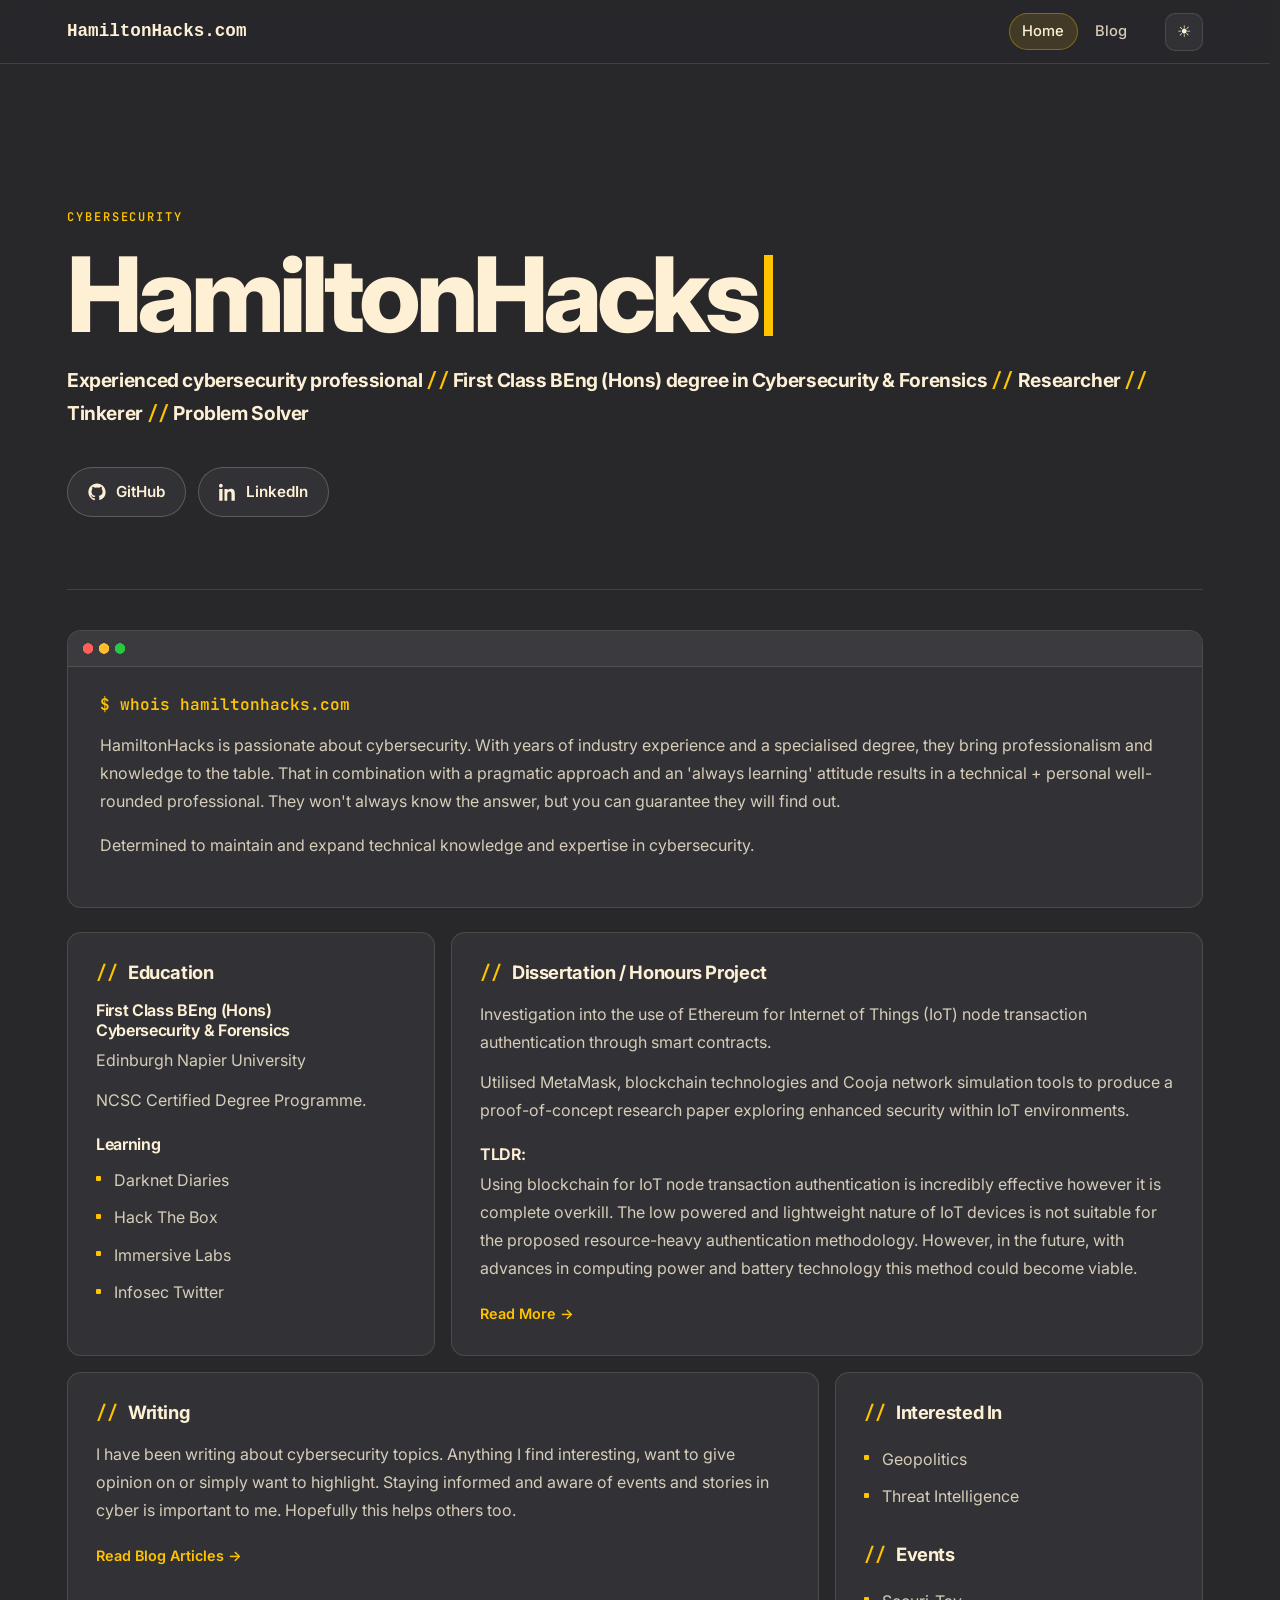
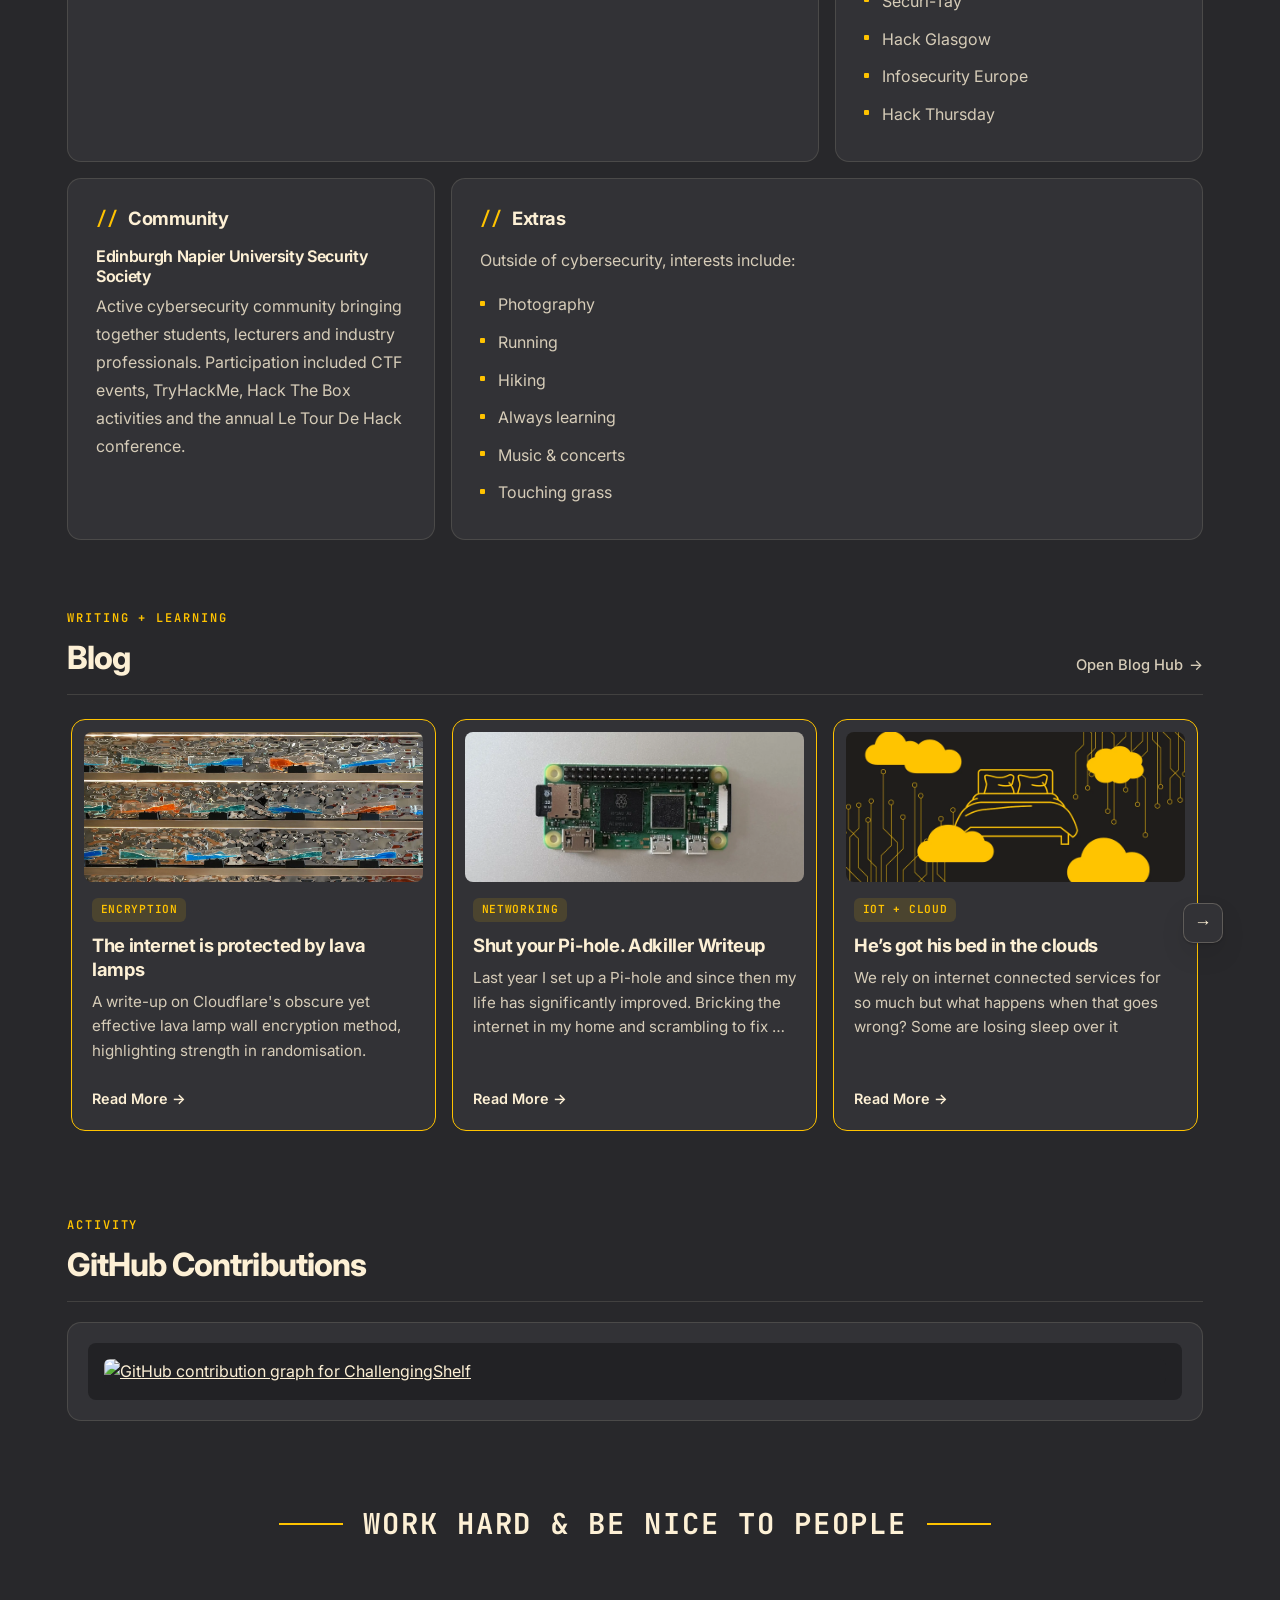
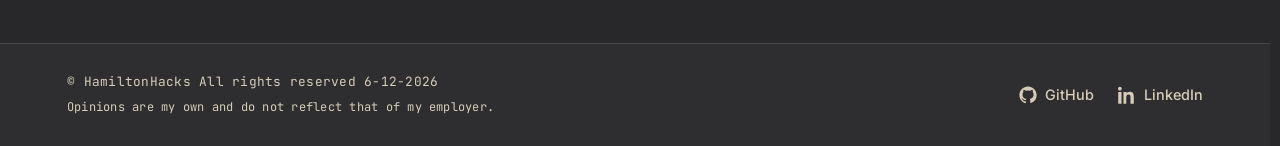
==== commit b17cda6c: "Add files via upload" ====
--- a/index.html
+++ b/index.html
@@ -78,7 +78,7 @@
             <h1 class="hero-title">HamiltonHacks</h1>
 
             <p class="hero-description">
-                Experienced cybersecurity professional // First Class BEng (Hons) degree in Cybersecurity &amp; Forensics // Researcher // Tinkerer // Problem Solver
+                <span class="hero-bio">Experienced cybersecurity professional <span class="hero-sep" aria-hidden="true">//</span> First Class BEng (Hons) degree in Cybersecurity &amp; Forensics <span class="hero-sep" aria-hidden="true">//</span> Researcher <span class="hero-sep" aria-hidden="true">//</span> Tinkerer <span class="hero-sep" aria-hidden="true">//</span> Problem Solver</span>
             </p>
 
             <div class="hero-actions">
--- a/style.css
+++ b/style.css
@@ -271,6 +271,19 @@
     color: var(--muted);
     font-size: clamp(1.05rem, 1.6vw, 1.2rem);
     line-height: 1.75;
+}
+
+.hero-bio {
+    color: var(--text);
+    font-family: var(--font-sans);
+    font-weight: 700;
+    letter-spacing: -0.02em;
+}
+
+.hero-sep {
+    color: var(--accent);
+    font-family: var(--font-mono);
+    font-weight: 600;
 }
 
 .hero-actions,
